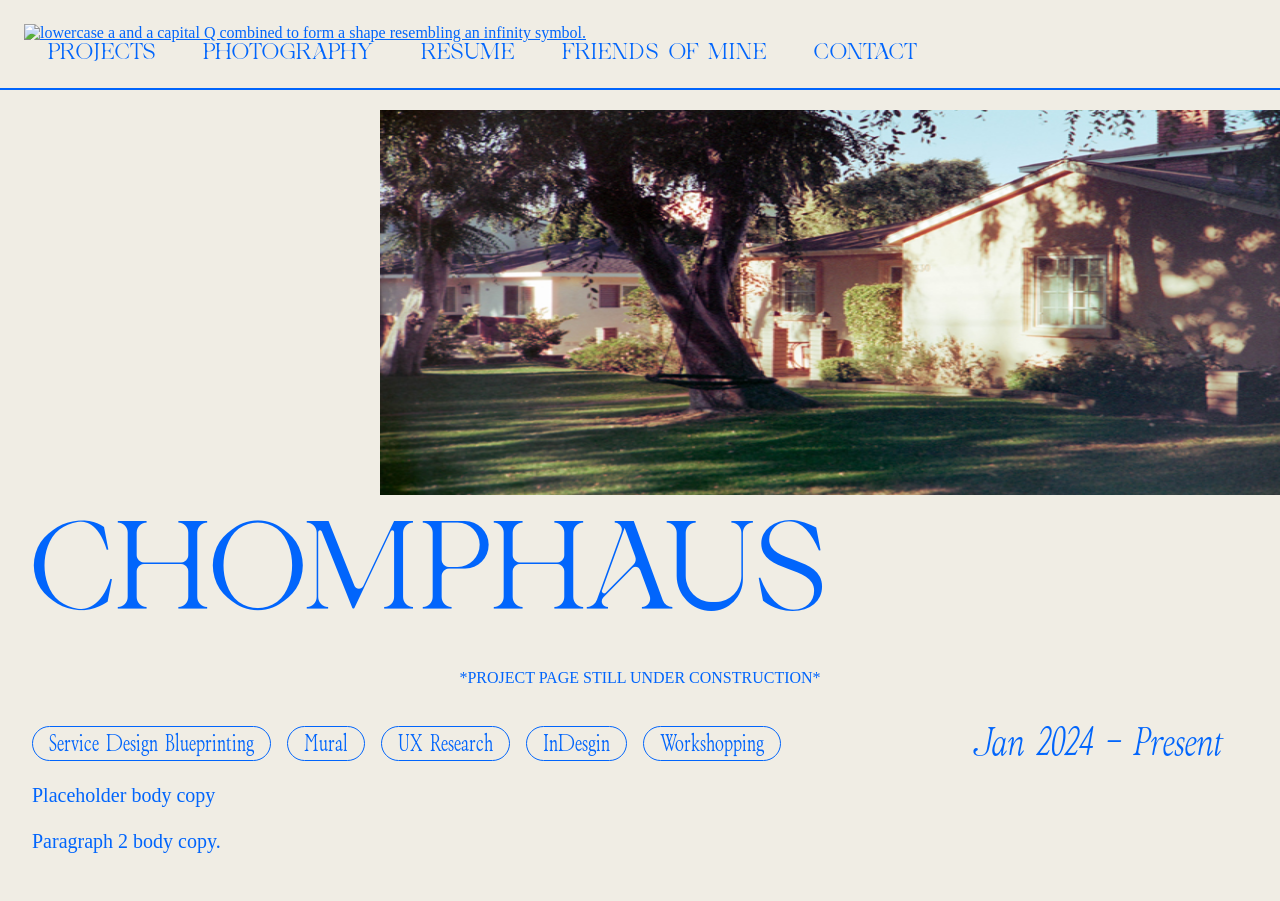
==== chomphaus.html @ ec311977 "quick update to the soundbar page" ====
<!DOCTYPE html>
    <html>
        <head>
            <meta charset="utf-8">
            <meta name="viewport" content="width=device-width, initial-scale=1">
            <link rel="stylesheet" href="style.css">
            <title>alexquinn.design</title>
        </head>
        <body>
            <!-- Navigation-->
            <nav>
                <div class="nav-logo">
                    <a href="https://alexquinn.design"><img src="assets/personal_logo_blue.png" alt="lowercase a and a capital Q combined to form a shape resembling an infinity symbol."></a>
                </div>
                <ul class="nav-menu">
                    <li class="nav-item">
                        <a href="https://alexquinn.design/#projects" class="nav-link">PROJECTS</a>
                    </li>
                    <li class="nav-item">
                        <a href="photography" class="nav-link">PHOTOGRAPHY</a>  
                    </li>
                    <li class="nav-item">
                        <a href="resume" class="nav-link">RESUME</a>  
                    </li>
                    <li class="nav-item">
                        <a href="friends" class="nav-link">FRIENDS OF MINE</a>  
                    </li>
                    <li class="nav-item">
                        <a href="https://alexquinn.design/#contact" class="nav-link">CONTACT</a>    
                    </li>
                </ul>
                <div class="hamburger">
                    <span class="bar"></span>
                    <span class="bar"></span>
                    <span class="bar"></span>
                </div>
            </nav>
            <!-- Main Content -->
            <main>
                <div class="project-img-container">
                    <img src="Assets/Photography/california_suburbs.jpg" class="project-img-hero">
                </div>
                <div class="project-container">
                    <h2 class="page-header project-header">CHOMPHAUS</h2>
                    <p style="text-align: center; margin: 2rem 0rem;">*PROJECT PAGE STILL UNDER CONSTRUCTION*</p>
                    <div class="project-details">
                        <div class="project-tag">
                            <div>Service Design Blueprinting</div>
                            <div>Mural</div>
                            <div>UX Research</div>
                            <div>InDesgin</div>
                            <div>Workshopping</div>
                        </div>
                        <h3 class="project-date">Jan 2024 - Present</h3>
                        <p>Placeholder body copy<br><br>Paragraph 2 body copy.</p>
                    </div>

                </div>
            </main>
        </body>
---- style.css ----
/* Universal */
* {
    box-sizing: border-box;
    color: #0165fc;
    font-family: Inter-Light;
    font-size: 16px;
    margin: 0;
    padding: 0;
}
body{
    background-color: #F0EDE4;
}
h1{
    font-family: "ZTBOskon90s Light Italic";
    font-size: 4rem;
    font-weight: lighter;
}
h1 span{
    font-size: 4rem;
}
h2{
    font-family: "ZTBOskon90s";
    font-size: 1.875rem;
    font-weight: lighter;
}
li{
    list-style-type: none;
}









/* Utility */
.no-italics{
    font-style: normal;
}
.bold{
    font-weight: 700;
}
.white-text{
    color: #F0EDE4;
}
.hr-white{
    border: 1px solid #F0EDE4; 
}
.hr-white-hidden{
    display: none;
    background-color: #F0EDE4;
    border: 0 none;
    color: #F0EDE4;
    height: 1px;
}
.hr-blue-hidden{
    display: none;
    background-color: #0165fc;
    border: 0 none;
    color: #0165FC;
    height: 1px;
}
.mb-1{
    margin-bottom: 1rem;
}
.ml-2{
    margin-left:2rem;
}
.ml-3{
    margin-left:3rem;
}
.mr-3{
    margin-right:3rem;
}
.mt-2{
    margin-top:2rem;
}
.mt-3{
    margin-top:3rem;
}
.pt-5{
    padding-top: 3rem;
}
.btn-blue{
    color: #F0EDE4;
    background-color: #0165FC;
    border: none;
    font-family: "Inter-Bold";
    height: auto;
    padding: 10px 20px;
    text-align: center;
    cursor: pointer;
    border-radius: 30px;
}
.btn-yellow{
    background-color: #DFFF00 !important;
    color: #000814 !important;
}
.download-btn{
    padding: 8px 40px;
}
.alternate-label{
    background-color: #F0EDE4;
    color: #000814;
}


/* Navigation */
nav{
    position: sticky;
    top: 0;
    display: flex;
    flex-wrap: wrap;
    justify-content: space-between;
    padding: 1.5rem;
    background-color: #F0EDE4;
    border-bottom: #0165fc 2px solid;
    z-index:100;
}
.nav-logo{
    display: block;
}
.nav-logo img{
    width: 6rem;
    height: auto;

}
.nav-menu{
    align-items: center;
    display: flex;
    justify-content: space-between;
}
.nav-menu li a{
    font-family: "Ade Display";
    font-size: 1.25rem;
    padding: 0rem 1.5rem;
    position: relative;
    text-decoration: none;
}

.hamburger{
    display: none;
}
.bar {
    display: block;
    width: 25px;
    height: 3px;
    margin: 5px auto;
    -webkit-transition: all 0.3s ease-in-out;
    transition: all 0.3s ease-in-out;
    background-color: #0165FC;
}
.yellow-menu{
    background: #DFFF00;
}
/* Home Page */
.name-hero-container{
    display: block;
    height: auto;
    width: 100%;
}
.name-hero-container img{
    max-width: 50rem;
    height: auto;
    margin: 5rem 3rem 3rem 3rem;
}
.hero-subhead{
    margin-left: 3rem;
}

/* Project Marquee */
#marquee-container {
    overflow: hidden;
    width: 100%;
    height: 5rem;
    border-top: 1px solid #0165FC; /* Top border */
    border-bottom: 1px solid #0165FC; /* Bottom border */
    margin: 5rem 0rem 2rem 0rem;
}
  
#marquee-content {
    animation: marquee 40s linear infinite; /* Adjust duration as needed */
    font-size: 2rem;
    padding-top: 1rem;
    vertical-align: middle;
    white-space: nowrap; /* Prevents text from wrapping */
}
  
@keyframes marquee {
    from {
      transform: translateX(100%);
    }
    to {
      transform: translateX(-100%);
    }
}
  
.projects{
    background:#F0EDE4;
}
.project{
    border: 1px solid #0165FC;
    display: grid;
    grid-template-columns: repeat(5, 1fr);
    grid-template-rows: repeat(2, auto);
    grid-column-gap: 0px;
    grid-row-gap: 0px;
    height: auto;
    margin-left: auto;
    margin-right: auto;
    margin-bottom: 1rem;
    padding-top: 2rem;
    padding-bottom: 2rem;
    transition: 300ms ease-in-out;
    width: 80%;
}
.project img{
    grid-row-end: span 2;
    height: auto;
    justify-self: center;
    width: 11.25rem;
}
/* Hide the hover number by default */
.hover-number {
    display: none;
}
.project-name{
    align-self: center;
    display: block;
    font-family: "Ade Display";
    font-size: 3rem;
    grid-column-start: 2;
    grid-column-end: 6;
}
.project-tags{
    display: block;
    font-size: 1.15rem;
    grid-column-start: 2;
    grid-column-end: 6;
}
/* Side Projects */
.side-projects{
    background:#0165FC;
}
.side-projects-header{
    align-items: center;
    color: #0165FC;
    display:flex;
    font-family: "Ade Display";
    font-size: 17rem;
    justify-content: center;
    overflow-x: hidden;
    text-shadow: 0 0 2px #F0EDE4, 0 0 2px #F0EDE4, 0 0 2px #F0EDE4, 0 0 1px #F0EDE4;
}
.side-projects-subheader{
    align-items: center;
    color: #F0EDE4;
    display: flex;
    font-family: "ZTBOskon90s Light Italic";
    font-size: 2rem;
    justify-content: center;
    margin-bottom: 2rem;
}
.side-project-header-container {
    background-size: cover; /* Ensure the background image covers the container */
    transition: background-image 1s ease-in-out; /* Adding transition effect */
}
.side-projects-container{
    display: grid;
    grid-template-columns: repeat(3, 1fr);
    margin: auto;
    padding-bottom: 3rem;
    width: 85%;
}
.side-project{
    display: grid;
    grid-template-rows: repeat(3, auto);
    padding: 0rem 1.75rem 0rem 1.75rem;
}
.side-project-header-container{
    background-image: none;
}
.side-project h3{
    align-items: center;
    display: flex;
    margin: 1rem 0rem .5rem 0rem;
    transition: transform 0.5s ease;
}
.side-project h3>a{
    color: #F0EDE4;
    font-family: "Ade Display";
    font-size: 2.5rem;
    text-decoration: none;
}

.side-project p{
    color: #F0EDE4;
}
.tag-container{
    margin-top: 1rem;
}
.tag-container div{
    background-color: #F0EDE4;
    border: 1px solid #F0EDE4;
    border-radius: 2rem; 
    /*color: #F0EDE4;*/
    float: left;
    font-family: "ZTBOskon90s";
    font-size: 1.25rem;
    margin: 0.5rem 0.5rem 0rem 0rem;
    padding: 0.1rem 0.5rem 0.1rem 0.5rem;
}

/*About Me*/
.about{
    background: linear-gradient(270deg, rgba(0,0,0,0) 0%, rgba(0,0,0,0.90) 100%), 
    url(Assets/about-me.jpg);
    background-position: center;
    background-repeat: no-repeat;
    background-size: cover;
}
.about-container{
    display: grid;
    grid-template-columns: 1fr 1fr;
    margin: auto;
    padding-top: 10rem;
    padding-bottom: 10rem;
    width: 85%;
}
.about-me-title{
    color: #F0EDE4;
    font-family: 'Ade Display';
    font-size: 5.25rem;
}
.about-me-paragraph{
    color: #F0EDE4;
    display: flex;
    font-size: 1.25rem;
    grid-column: 1;
    grid-row: 2;
    padding-top: 3rem;
}

.contact{
    background:#F0EDE4;
    margin-bottom: 5rem;
}
.contact-container{
    display: grid;
    grid-template-columns: 1fr 1fr 2fr;
    grid-template-rows: repeat(4, 1fr);
    margin: 3rem auto 0 auto;
    width: 85%;
}
.contact-header{
    font-family: "ZTBOskon90s Light Italic";
    font-size: 3.5rem;
    font-weight: lighter;
    grid-column: 1/3;
}
.form-container{
    display: flex;
    flex-wrap:wrap;
    grid-column: 1/3;
    grid-row: 2/5;  
}
form{
    width: 100%;
}
label{ 
    border: 0px;
    display: flex;
    margin-bottom: .75rem;
    width: 100%;
} 
.form-container input{
    border: 0;
    display: flex;
    margin-bottom: 1.5rem;
    padding: .5rem;
    width: 80%;
}
.form-container textarea {  
    border: 0px;
    display: flex;
    width: 80%; 
    padding: 10px; 
    resize: none; 
    height: 10rem; 
} 
.form-container button{ 
    border: 0px; 
    font-family: 'Inter-Light';
    margin-top: 15px; 
    padding: 10px; 
    text-align: center; 
    width: 25%; 
    background:#0165FC; 
    color:#F0EDE4; 
    border-radius: 25px; 
    cursor: pointer; 
} 
#error_message { 
    color: salmon;
    margin-bottom: 20px; 
    padding: 0px; 
    text-align: center; 
    font-size: 14px; 
    text-align: left;
    transition: all 0.5s ease; 
}
.social-links{
    display: grid;
    grid-column: 3/4;
    grid-row: 1/5;
    grid-template-columns: 1fr 1fr;
    grid-template-rows: repeat(5, 1fr);
    width: 90%;
    height: 90%;
}
.social-links p{
    font-family: 'ZTBoskon90s Light Italic';
    font-size:2rem;
}
#linkedin-social-p{
    display: inline-block;
    align-self: center;
    grid-row: 1/3;
    text-align: right;
    padding-right: 2rem;
}
#instagram-social-p{
    display: inline-block;
    align-self: center;
    grid-row: 4/6;
}
.left-star{
    display: flex;
    grid-column: 1/2;
    grid-row: 3/6;
    width: 65%;
    height: auto;
    z-index: 2;
}
.right-star{
    display: flex;
    grid-column: 2/3;
    grid-row: 1/4;
    width: 80%;
    height: auto;
}
#linkedin-over-blue-sporkle{
    display: flex;
    z-index: 10;
    position: relative;
    grid-column: 1/2;
    grid-row: 3/6;
    width: 20%;
    align-self: center;
    margin: 6.15rem;
}
#instagram-over-blue-sporkle{
    display: flex;
    z-index: 10;
    position: relative;
    grid-column: 2/3;
    grid-row: 1/4;
    width: 25%;
    align-self: center;
    margin: 5rem;
}
.rotation360 {
    -webkit-animation:spin 25s linear infinite;
    -moz-animation:spin 25s linear infinite;
    animation:spin 25s linear infinite;
}
@-moz-keyframes spin { 100% { -moz-transform: rotate(360deg); } }
@-webkit-keyframes spin { 100% { -webkit-transform: rotate(360deg); } }
@keyframes spin { 100% { -webkit-transform: rotate(360deg); transform:rotate(360deg); } }

.friends-hero{
    width: 65%;
    margin-left: 2.5%;
    margin-top: 4%;
    margin-bottom: 5%;
}
.page-header{
    font-family: "Ade Display";
    font-size: 8rem;
}
.friends{
    width: 90%;
    margin: auto;
    margin-bottom: 15rem;
}
.friend-card{
    display: flex;
    grid-template-columns: 1fr 2fr;
    grid-template-rows: auto;
    margin: auto;
    width: 75%;
    max-height: 285px;
    margin-top: 2rem;
}
.friend-card h2{
    color: #F0EDE4;
    font-family: "Ade Display";
    font-size: 4rem;
    padding-left: 1rem;
    padding-top: 1rem;
}
.friend-card p{
    color: #F0EDE4;
    padding-left: 1rem;
    padding-right: 5rem;
}
.friend-info{
    background-color: #0165FC;
    border-radius: 0 0 100px 0;/* Curve only the top-left corner */
    width: 70%;
}
.friend-info h2{
    width: 50%;
}
.friend-info .tag-container{
    padding-left: 1rem;
}
.friend-image {
    position: relative;
    width: 30%;
}
.friend-image img {
    display: block;
    width: 100%;
    height: 100%;
    object-fit: cover;
    border-radius: 100px 0 0 0; /* Curve only the top-left corner */
}
.friend-image .btn-blue {
    position: absolute;
    top: 90%;
    left: 50%;
    transform: translate(-50%, -50%);
    z-index: 2;
    width: 10rem;
    font-size: .75rem;
} 
.friend-image .btn-blue:hover {
    background-color: black;
}

/*Photography Page*/
.alternate-background{
    background-color: #000814;
    border-color: #000814;
}
.yellow-text{
    color: #DFFF00;
}
.nav-menu li .yellow-text::after{
    background-color: #DFFF00;
}
.photo-hero{
    width: 90%;
    height: 50vh;
    margin: 5% 0 5% 5%;
}
.photo-hero h1{
    font-family: "Ade Display";
    font-size: 2.8rem;
    color: #DFFF00;
}
.photo-hero h2{
    font-size: 4rem;
    font-family: 'ZTBOskon90s Light Italic';
    color: #F0EDE4;

}
.photo-hero p{
    color: #F0EDE4;
    font-size: 1rem;
    text-wrap: pretty;
}
.gallery{
    display: flex;
    flex-direction: row;
    justify-content: space-between;
    width: 80%;
    margin-left: 5%;
    margin-bottom: 10%;
}
.gallery .photo-column {
    display: flex;
    flex-direction: column;
    width: 32.75%;
}
.gallery .photo-column img{
    margin: 5px 0;
    width: 100%;
}

.fade-in{
    opacity: 0;
    transform: translateY(10%);
    transition: opacity 350ms ease-in, transform 500ms ease-in;
}
.fade-in.appear{
    opacity: 1;
    transform:  translateY(0);
}
/* Remove the friends-hero class once this one is done*/
.standard-hero{
    width: 65%;
    margin-left: 2.5%;
    margin-top: 4%;
    margin-bottom: 5%;
}
.page-header{
    font-family: "Ade Display";
    font-size: 7rem;
}
.resume-btn-container{
    margin-top: 3rem;
}

/*Project Page*/
.project-img-container{
    width: 100%;
    height: auto;
    margin: 1.25rem 0rem;
    overflow: hidden;
}
.project-img-hero{
    float: right;
    width: 900px; /*change to 100% once img is correct*/
    height: 385px; /*change to 100% once img is correct*/
}
.project-container{
    width: 95%;
    margin: auto;
}
.project-header{
    clear:right;
}
.project-tag{
    height: auto;
    overflow: hidden;
    margin: auto 0rem;
}
.project-tag div{
    background-color: none;
    border: 1px solid #0165FC;
    border-radius: 2rem;
    float: left;
    font-family: "ZTBOskon90s";
    font-size: 1.5rem;
    margin: 0rem 1rem 0rem 0rem;
    padding: 0.15rem 1rem 0.1rem 1rem;
}
.project-date{
    font-size: 2.5rem;
    font-family: 'ZTBOskon90s Light Italic';
    font-weight: lighter;
    text-align: center;
}
.project-details{
    display: grid;
    grid-template-columns: 3fr 1fr;  
}
.project-details p{
    margin-top: 1rem;
    margin-bottom: 3rem;
    font-size: 1.25rem;
}





/*delete later*/
.center-button{
    width: 20%;
    margin: auto;
    margin-bottom: 5rem;
}

/*Media queries*/

@media only screen and (min-width: 1024px){
    .nav-menu li a::after{
        content: '';
        position: absolute;
        width: 100%;
        height: 2px;
        border-radius: 4px;
        background-color: #0165FC;
        bottom: 0;
        left: 0;
        transform-origin: right;
        transform: scaleX(0);
        transition: transform 300ms ease-in-out;
    }
    .nav-menu li a:hover::after{
        transform-origin: left;
        transform: scaleX(1);
    }
    .project:hover{
        background-color: black;
        border: 1px solid #DFFF00;
        cursor: pointer;
        transition: 300ms ease-in-out;
    }
    .project:hover p{
        color: #DFFF00;
    }
    /* When hovering over the container, show the hover number and hide the original number */
    .project.clickable-div:hover .hover-number {
        display: block;
    }
        .side-project h3:hover{
            transform: translateY(-10px);
        }

    .project.clickable-div:hover .original-number {
        display: none;
    }
    .friends{
        grid-template-columns: repeat(3, 1fr);
        grid-template-rows: auto;
    }

    .photo-hero{
        display: grid;
        grid-template-columns: repeat(10, 1fr);
        width: 90%;
        height: 50vh;
        margin: 5% 0 5% 5%;
    }
    .photo-hero h1{
        font-family: "Ade Display";
        font-size: 8.75rem;
        grid-column: 1/10;
        width: 100%;
        color: #DFFF00;
    }
    .photo-hero h2{
        font-size: 4rem;
        font-family: 'ZTBOskon90s Light Italic';
        grid-column: 10/11;
        grid-row: 1/3;
        color: #F0EDE4;
        writing-mode: vertical-rl;
        transform: rotate(-180deg);
        display: flex;
        flex-direction: column;
        justify-content: flex-end;
    
    }
    .photo-hero p{
        color: #F0EDE4;
        font-size: 1.1rem;
        grid-column: 1/6;
        text-wrap: pretty;
    }
    .gallery{
        display: flex;
        flex-direction: row;
        justify-content: space-between;
        width: 80%;
        margin-left: 5%;
        margin-bottom: 10%;
    }
    .gallery .photo-column {
        display: flex;
        flex-direction: column;
        width: 32.75%;
    }
    .gallery .photo-column img{
        margin: 5px 0;
        width: 100%;
    }
}

@media only screen and (max-width: 1024px){
    .nav-menu {
        align-items: flex-start;
        position: fixed;
        left: -100%;
        top: 6rem;
        height: 100%;
        flex-direction: column;
        background-color: #F0EDE4;
        width: 100%;
        border-radius: 10px;
        text-align: center;
        transition: 1s ease-in-out;
        justify-content: flex-start;
    }
    .alternate-background{
        background-color: #000814;
        border-color: #000814;
    }
    .nav-item{
        margin: 2rem 1rem;
        text-align: left;
    }
    .nav-menu li a{
        font-size: 2.8rem;
        padding: 0;
    }
    .nav-menu.active {
        left: 0;
    }
    .hamburger {
        display: block;
        cursor: pointer;
        margin-top: .75rem;
    }
    .hamburger.active .bar:nth-child(2) {
        opacity: 0;
    }
    .hamburger.active .bar:nth-child(1) {
        transform: translateY(8px) rotate(45deg);
    }
    .hamburger.active .bar:nth-child(3) {
        transform: translateY(-8px) rotate(-45deg);
    }
    .hero-title-crawl{
        padding:2rem 15rem 0rem 0rem;
        margin-top: .75rem;
    }
    .project img{
        width: 7.5rem;
    }
    .side-projects-container{
        grid-template-columns: 1fr 1fr;
        width: 90%;
    }
    .side-project{
        margin-bottom: 1rem;
    }
    .hr-white-hidden{
        display: block; 
    }
    .tag-container{
        margin-bottom: 1rem;
    }
    .friends-hero{
        width: 68%;
    }
    .friends{
        width: 95%;
    }
    .friend-card{
        width: 95%;
        max-height: 240px;
    }
    .friend-info h2{
        width: 100%;
    }
}

@media only screen and (max-width: 768px) {
    h1{
        font-size: 4.75rem;
    }
    .hero-title-crawl{
        margin-top: 2rem;
    }
    .project img{
        width: 5rem;
    }
    .project-name{
        font-size: 2.5rem;
    }
    .side-projects-container{
        grid-template-columns: 1fr;
    }
    .side-project{
        margin-bottom: 2rem;
        padding: 0;
    }
    .side-projects-header{
        font-size: 11rem;
    }
    .side-projects-subheader{
        font-size: 1.5rem;
        text-align: center;
        padding: 0 .25rem 0 .25rem;
    }
    .tag-container{
        margin-bottom: 1rem;
    }
    #instagram-over-blue-sporkle{
        width: 28%;
        margin: 3.5rem;
    }
    #linkedin-over-blue-sporkle{
        width: 25%;
        margin: 4.65rem;
    }
    .hr-blue-hidden{
        display: block;
        margin-top: 3rem;
        height: 10px;
    }
    #linkedin-social-p{
        padding-right: 3rem;
    }
    .about-container{
        padding-top: 5rem;
        padding-bottom: 3rem;;
    }
    .about{
        background:linear-gradient(180deg, rgba(0,0,0,0.5) 0%, rgba(0,0,0,0.90) 100%), url(Assets/about-me.jpg);
        background-repeat: no-repeat;
        background-size: cover;
        background-position: 70%;
    }
    .about-me-title{
        font-size: 4rem;
        grid-column: 1/3;
    }
    .about-me-paragraph{
        grid-column: 1/3;
        padding-right: 0;
        padding-top: 1rem;
    }
    .contact{
        margin-bottom: 1rem;
    }
    .contact-container{
        grid-template-columns: 1fr;
        grid-template-rows: repeat(3, auto);
    }
    .contact-header{
        grid-column: 1;
        grid-row: 1;
        margin-bottom: 2rem;
    }
    .form-container{
        grid-column: 1;
        grid-row: 2;
        margin-bottom: 2rem;
    }
    .form-container input{
        width: 90%;
    }
    .form-container textarea{
        width: 90%;
    }
    .social-links{
        grid-column: 1;
        grid-row: 3;
        width: 100%;
    }
    .friends-hero{
        width: 90%;
    }
    .friend-info h2{
        font-size: 3rem;
    }
    .friend-info p{
        font-size: .85rem;
    }
    .friend-image .btn-blue{
        width: 9rem;
        font-size: .65rem;
    }
    .photo-hero{
        height: 35vh;
        margin-top: .5rem;
    }
    .photo-hero h1{
        font-size: 4.8rem;
    }
    .photo-hero h2{
        font-size: 3rem;
        margin-top: 3rem;
        text-align: center;
    }
    .gallery{
        width: 90%;
    }
}

@media only screen and (max-width: 480px)  {
    .name-hero-container img{
        margin: 2rem;
    }
    .hero-subhead{
       margin: 0 1.25rem 0rem 1.25rem;
    }
    .hero-subhead h1{
        font-size: 2.5rem;
        margin-bottom: 0rem;
     }
     .hero-subhead h1 span{
        font-size: 2rem;
     }
     .hero-title-crawl{
        font-size: 1.75rem;
        padding:2rem 0rem 0rem 0rem;
        margin-top: 0rem;
     }
     .project{
        width: 95%;
        grid-template-columns: none;
     }
     .project img{
        display: none;
     }
    .project-name{
        font-size: 2.25rem;
        margin-left: 1rem;
        padding-right: 1rem;
    }
    .project-tags{
        font-size: 1rem;
        margin-left: 1rem;
        padding-right: 1rem;
        padding-top: 1rem;
    }
    .side-projects-header{
        font-size: 6rem;
    }
    .side-projects-subheader{
        font-size: 1.5rem;
        text-align: center;
        padding: 0 .25rem 0 .25rem;
    }
    .page-header{
        font-size: 5rem;
    }
    .friends-hero{
        width: 90%;
    }
    .friend-info{
        width: 50%;
        border-radius: 0 0 50px 0;
    }
    .friend-info h2{
        font-size: 2rem;
    }
    .friend-info p{
        display: none;
    }
    .friend-image{
        width: 50%;
    }
    .friend-image img{
        border-radius: 50px 0 0 0;
    }
    .friend-image .btn-blue{
        width: 9rem;
        font-size: .65rem;
    }
    .photo-hero{
        height: 35vh;
        margin-top: .5rem;
    }
    .photo-hero h1{
        font-size: 2.8rem;
    }
    .photo-hero h2{
        font-size: 2rem;
        margin-top: 3rem;
    }
    .gallery {
        display: block;
    }
    .gallery .photo-column {
        width: 100%;
    }
}








/* Font Faces */
/* Ade Display */
@font-face {
    font-family: 'Ade Display';
    src: url(Fonts/AdeDisplay.otf) format("opentype");
}

/* Inter */
@font-face {
    font-family: 'Inter-Light';
    src: url(Fonts/Inter-Light.ttf) format("truetype");
}
@font-face {
    font-family: 'Inter-Bold';
    src: url(Fonts/Inter-Bold.ttf) format("truetype");
}

/* ZTBros Oskon 90s */
@font-face {
    font-family: 'ZTBOskon90s';
    src: url(Fonts/ZTBrosOskon90s-Regular.otf) format("opentype");
}
@font-face {
    font-family: 'ZTBOskon90s Light Italic';
    src: url(Fonts/ZTBrosOskon90s-LightItalic.otf) format("opentype");
}
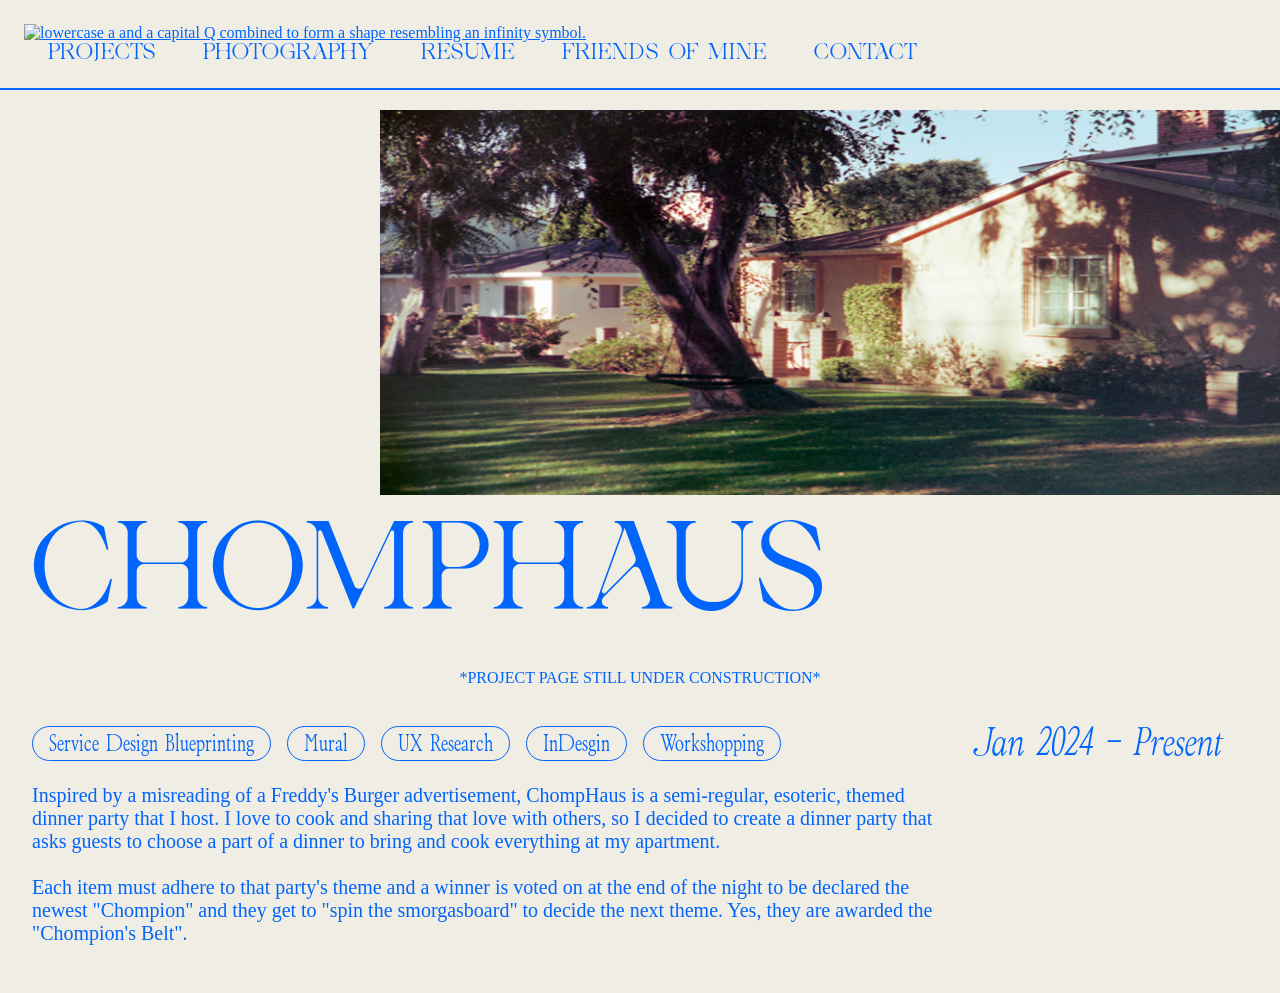
==== commit f7ad0c4a: "Added a description to ChompHaus" ====
--- a/chomphaus.html
+++ b/chomphaus.html
@@ -52,7 +52,12 @@
                             <div>Workshopping</div>
                         </div>
                         <h3 class="project-date">Jan 2024 - Present</h3>
-                        <p>Placeholder body copy<br><br>Paragraph 2 body copy.</p>
+                        <p>Inspired by a misreading of a Freddy's Burger advertisement, ChompHaus is a semi-regular, esoteric, 
+                            themed dinner party that I host. I love to cook and sharing that love with others, so I decided to 
+                            create a dinner party that asks guests to choose a part of a dinner to bring and cook everything at 
+                            my apartment.<br><br>Each item must adhere to that party's theme and a winner is voted on at the end 
+                            of the night to be declared the newest "Chompion" and they get to "spin the smorgasboard" to decide 
+                            the next theme. Yes, they are awarded the "Chompion's Belt".</p>
                     </div>
 
                 </div>
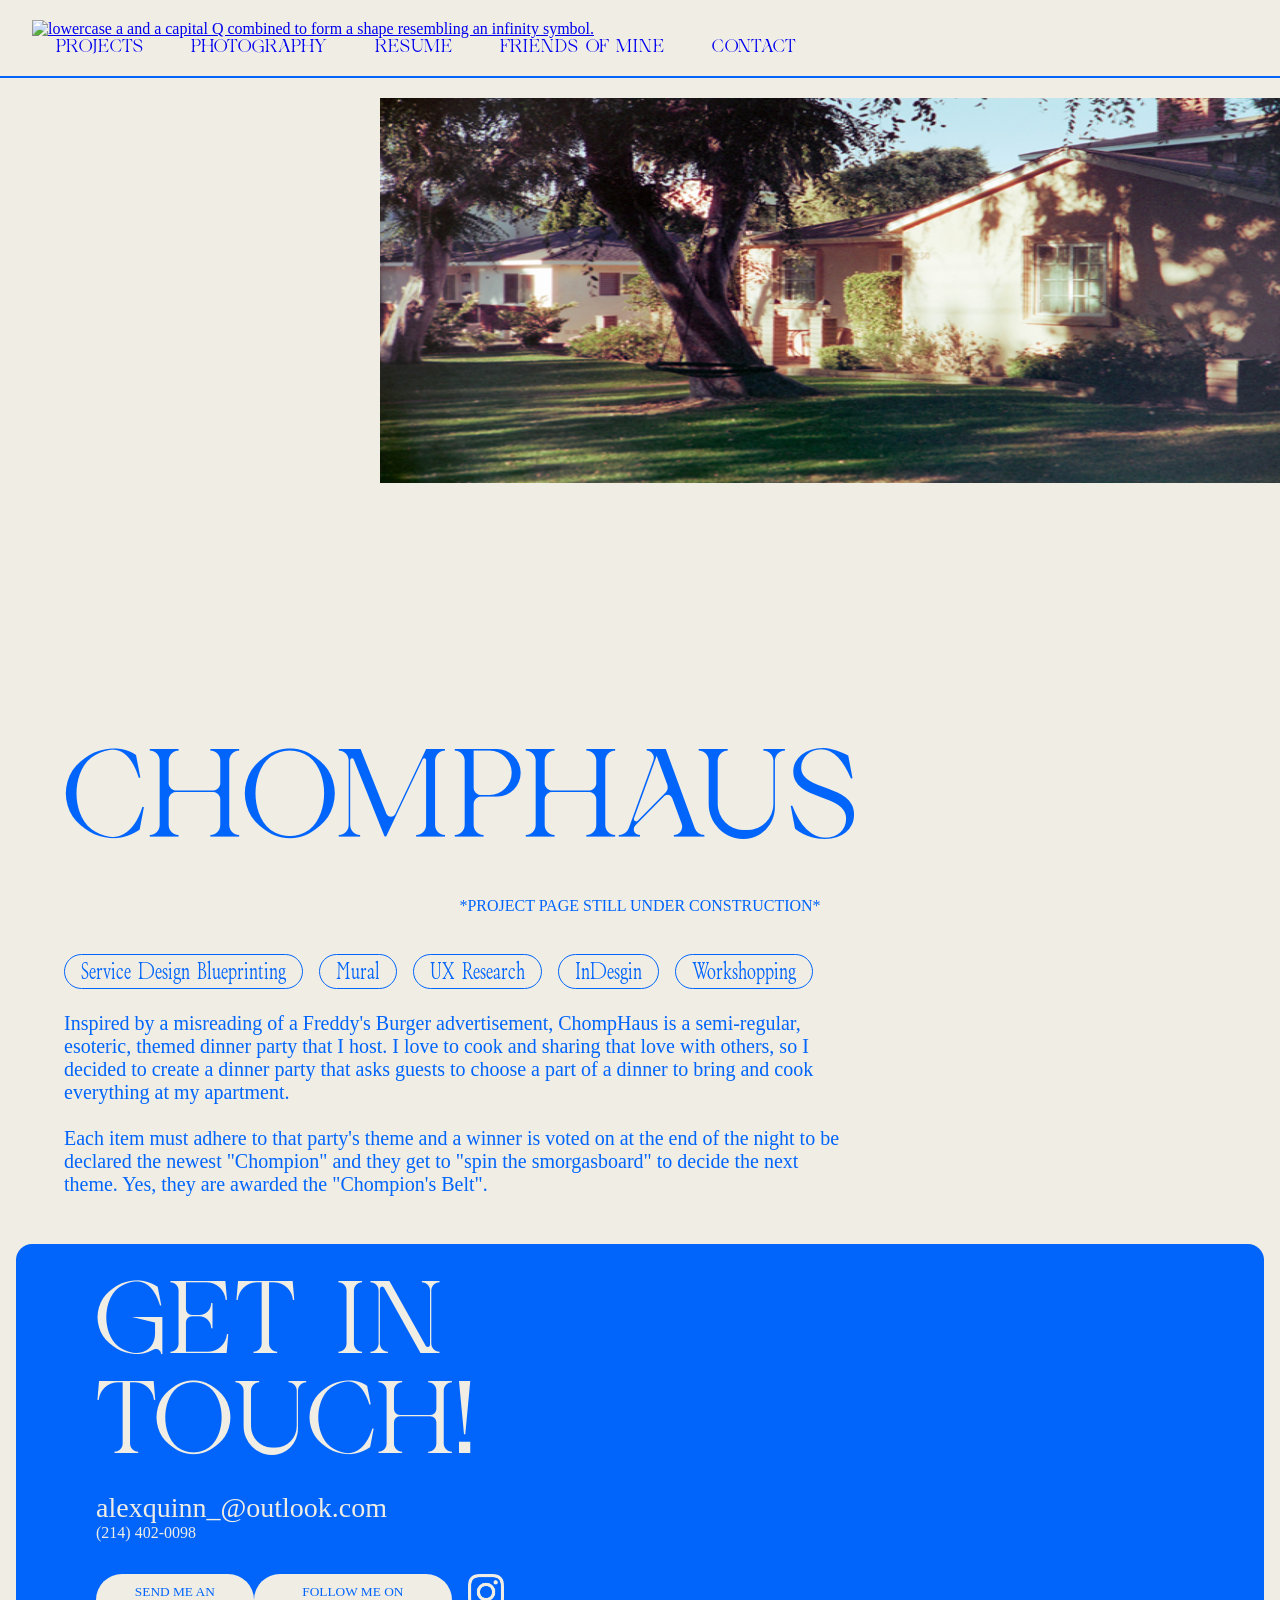
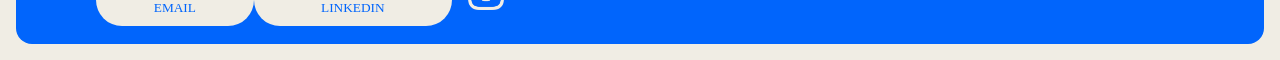
==== commit 14fd7934: "Added the footer to other pages and fixed their placement to be outside of the main content area" ====
--- a/chomphaus.html
+++ b/chomphaus.html
@@ -62,4 +62,30 @@
 
                 </div>
             </main>
-        </body>+
+
+
+
+
+            <footer>
+                <div class="two-col-grid-wide">
+                    <div class="my-2 ml-5">
+                        <h2 class="footer-contact mb-1">GET IN TOUCH!</h2>
+                        <p id="contact-email">alexquinn_@outlook.com</p>
+                        <p id="contact-phone" class="mb-2">(214) 402-0098</p>
+                        <div class="space-between width-75 my-auto">
+                            <a href="mailto:alexquinn_@outlook.com" >
+                                <button type="button" class="btn-white">SEND ME AN EMAIL</button>
+                            </a>
+                            <a href="https://www.linkedin.com/in/alex-j-quinn/" >
+                                <button type="button" class="btn-white">FOLLOW ME ON LINKEDIN</button>
+                            </a>
+                            <a href="https://www.instagram.com/aquinngallery/" >
+                                <img src="Assets/instagram.png" id="instagram">
+                            </a>
+                        </div>
+                    </div>
+                </div>
+            </footer>
+        </body>
+    </html>
--- a/style.css
+++ b/style.css
@@ -1,49 +1,199 @@
 /* Universal */
 * {
     box-sizing: border-box;
-    color: #0165fc;
-    font-family: Inter-Light;
-    font-size: 16px;
     margin: 0;
     padding: 0;
 }
 body{
+    color: #0165FC;
     background-color: #F0EDE4;
 }
 h1{
+    color: #0165FC;
     font-family: "ZTBOskon90s Light Italic";
     font-size: 4rem;
     font-weight: lighter;
 }
 h1 span{
+    color: #0165FC;
     font-size: 4rem;
 }
 h2{
+    color: #0165FC;
     font-family: "ZTBOskon90s";
     font-size: 1.875rem;
     font-weight: lighter;
 }
+h3{
+    color: #0165FC;
+    font-family: "ZTBOskon90s Light Italic";
+    font-size: 2rem;
+    font-weight: 100;
+}
+h4{
+    color: #0165FC;
+    font-family: 'Ade Display';
+    font-size: 1.85rem;
+    font-weight: 100;
+}
+p{
+    color: #0165fc;
+    font-family: DM Sans Light;
+    font-size: 16px;
+}
 li{
     list-style-type: none;
 }
-
-
-
-
-
-
-
-
+hr{
+    border: #0165FC 1px solid;
+}
+a:visited{
+    color: #0165FC;
+}
+div{
+    height: auto;
+}
+footer{
+    background-color: #0165FC;
+    width: 97.5%;
+    margin-left: auto;
+    margin-right: auto;
+    margin-bottom: 1.25%;
+    border-radius: 1rem;
+    height: 25rem;
+}
+footer div>div>p{
+    color: #F0EDE4;
+    font-size: 1.rem;
+}
+.footer-contact{
+    font-size: 5.75rem;
+    color: #F0EDE4;
+    font-family: 'Ade Display';
+}
+#contact-email{
+    font-family: 'DM Sans Bold';
+    font-size: 1.75rem;
+}
+#contact-phone{
+    font-family: 'DM Sans';
+    font-size: 1rem;
+}
+#instagram{
+   max-width: 3.25rem;
+   padding-left: 1rem;
+   margin-top: auto;
+   margin-bottom: auto;
+}
 
 /* Utility */
+.img-container{
+    display: inline-block;
+}
+.img-container img{
+    transition: 0.3s ease-in-out;
+}
 .no-italics{
     font-style: normal;
 }
 .bold{
     font-weight: 700;
 }
+.clearfix::after {
+    content: "";
+    display: table;
+    clear: both;
+}
+.border-radius{
+    border-radius: 1rem;
+}
+.blue-background{
+    background: #0165FC;
+}
+.width-60{
+    width: 60%;
+}
+.width-75{
+    width: 75%;
+}
+.divider-sm{
+    width: 20%;
+    border-top: 1px;
+}
+.divider-m{
+    width: 75%;
+    border-top: 1px;
+}
+.bulleted-list li{
+    list-style-type: circle;
+    font-family: 'ZTBOskon90s Light';
+    font-size: 1.5rem;
+    margin-bottom: .75rem;
+}
+.no-collapse{
+    display: flex; 
+    flex-direction: column;
+}
+.blue-arrow{
+    height: 3rem;
+}
+#blue-arrow-right:hover{
+    transform: translateX(20px);
+}
+#blue-arrow-left:hover{
+    transform: translateX(-20px);
+}
+
+/* General Positioning */
+.center{
+    margin-left: auto;
+    margin-right: auto;
+}
+.flex-left{
+    display: flex;
+    justify-content: flex-start;
+}
+.flex-right{
+    display: flex;
+    justify-content: flex-end;
+}
+.flex-center{
+    display: flex; 
+    justify-content: center;
+}
+.center-text{
+    text-align: center;
+}
+.center-content{
+    display: flex;
+    justify-content: center;
+    align-items: center;
+}
+.center-image{
+    display: block;
+    margin: auto;
+}
+
+
+.float{
+    float: left;
+}
+.float img{
+    width: auto;
+    height: 18.75rem;
+}
+.space-between{
+    display: flex;
+    justify-content: space-between;
+}
+.full-width{
+    width: 100% !important;
+}
 .white-text{
     color: #F0EDE4;
+}
+.highlight-blue{
+    color: #0165FC;
 }
 .hr-white{
     border: 1px solid #F0EDE4; 
@@ -62,38 +212,162 @@
     color: #0165FC;
     height: 1px;
 }
+.project-section-header{
+    font-family: "Ade Display";
+    font-size: 3.5rem;
+}
+.blockquote{
+    font-size: 1.33rem;
+    text-align: center;
+    padding: 0rem 5rem 0rem 5rem;
+}
+.next-project{
+    font-family: "ZTBOskon90s";
+    font-size: 2.75rem;
+    margin-bottom: 1rem;
+}
+
+/* Fonts */
+.dm-italic{
+    font-family: "DM Sans Extra Light Italic";
+}
+.note{
+   font-family: 'DM Sans Extra Light Italic';
+}
+.big-text{
+    font-family: 'ZTBOskon90s Extra Light';
+    font-size: 5rem;
+    font-weight: 100;
+}
+
+/* Margin */
 .mb-1{
     margin-bottom: 1rem;
 }
+.mb-2{
+    margin-bottom: 2rem;
+}
+.mb-3{
+    margin-bottom: 3rem;
+}
+.mb-5{
+    margin-bottom: 5rem;
+}
+.mb-10{
+    margin-bottom: 10rem;
+}
+.my-2{
+    margin-top: 2rem;
+    margin-bottom: 2rem;
+}
+.my-3{
+    margin-top: 3rem;
+    margin-bottom: 3rem;
+}
+.my-5{
+    margin-top: 5rem;
+    margin-bottom: 5rem;
+}
+.my-10{
+    margin-top: 10rem;
+    margin-bottom: 10rem;
+}
+.mx-auto{
+    margin-left: auto;
+    margin-right: auto;
+}
+.mx-2{
+    margin-left: 2rem;
+    margin-right: 2rem;
+}
+.my-auto{
+    margin-top: auto;
+    margin-bottom: auto;
+}
 .ml-2{
     margin-left:2rem;
 }
 .ml-3{
     margin-left:3rem;
 }
+.ml-5{
+    margin-left:5rem;
+}
+.mr-2{
+    margin-right:2rem;
+}
 .mr-3{
     margin-right:3rem;
 }
+.mt-1{
+    margin-top:1rem;
+}
 .mt-2{
     margin-top:2rem;
 }
 .mt-3{
     margin-top:3rem;
 }
-.pt-5{
+.mt-5{
+    margin-top: 5rem;
+}
+.mt-10{
+    margin-top: 10rem;
+}
+
+/* Padding */
+.pb-1{
+    padding-top: 1rem;
+}
+.pl-1{
+    padding-left: 1rem;
+}
+.pr-1{
+    padding-right: 1rem;
+}
+.pt-3{
     padding-top: 3rem;
 }
+.pl-3{
+    padding-left: 3rem;
+}
+.pr-3{
+    padding-right: 3rem;
+}
+.pr-5{
+    padding-right: 5rem;
+}
+.pr-8{
+    padding-right: 8rem;
+}
+.px-10{
+    padding-left: 10rem;
+    padding-right: 10rem;
+}
+
+/* Buttons */
 .btn-blue{
     color: #F0EDE4;
     background-color: #0165FC;
     border: none;
-    font-family: "Inter-Bold";
+    font-family: "DM Sans Bold";
     height: auto;
     padding: 10px 20px;
     text-align: center;
     cursor: pointer;
     border-radius: 30px;
 }
+.btn-white{
+    color: #0165FC;
+    background-color: #F0EDE4;
+    border: none;
+    font-family: "DM Sans Bold";
+    height: auto;
+    padding: 10px 20px;
+    text-align: center;
+    cursor: pointer;
+    border-radius: 30px;
+}
 .btn-yellow{
     background-color: #DFFF00 !important;
     color: #000814 !important;
@@ -101,9 +375,158 @@
 .download-btn{
     padding: 8px 40px;
 }
+
 .alternate-label{
     background-color: #F0EDE4;
     color: #000814;
+}
+.section-header{
+    font-family: "Ade Display";
+    font-size: 3rem;
+    display: block;
+    width: fit-content;
+}
+  
+
+/* Grid Structures */
+.one-col-grid{
+    width: 80%;
+    margin-left: auto;
+    margin-right: auto;
+}
+.one-col-grid-wide{
+    width: 90%;
+    margin-left: auto;
+    margin-right: auto;
+}
+.two-col-grid{
+    display: grid;
+    grid-template-columns: 1fr 1fr;
+    grid-template-rows: auto;
+    width: 80%;
+    margin-left: auto;
+    margin-right: auto;
+}
+.two-col-grid-wide{
+    display: grid;
+    grid-template-columns: 1fr 1fr;
+    grid-template-rows: auto;
+    width: 100%;
+}
+.two-col-grid-gap{
+    display: grid;
+    grid-template-columns: 1fr 1fr;
+    grid-template-rows: auto;
+    width: 80%;
+    grid-gap: 25px;
+    margin-left: auto;
+    margin-right: auto;
+}
+.two-col-40-60{
+    display: grid;
+    grid-template-columns: 40% 60%;
+    grid-template-rows: auto;
+    width: 80%;
+    margin-left: auto;
+    margin-right: auto;
+}
+.two-col-65-35-wide{
+    display: grid;
+    grid-template-columns: 65% 35%;
+    grid-template-rows: auto;
+    width: 100%;
+    margin-left: auto;
+    margin-right: auto;
+    min-height: 1px;
+}
+.two-col-65-35{
+    display: grid;
+    grid-template-columns: 65% 35%;
+    grid-template-rows: auto;
+    width: 90%;
+    margin-left: auto;
+    margin-right: auto;
+    min-height: 1px;
+}
+.three-col-grid{
+    display: grid;
+    grid-template-columns: 1fr 1fr 1fr;
+    grid-template-rows: auto;
+    width: 80%;
+    margin-left: auto;
+    margin-right: auto;  
+}
+.four-col-grid{
+    display: grid;
+    grid-template-columns: 1fr 1fr 1fr 1fr;
+    grid-template-rows: auto;
+    width: 80%;
+    margin-left: auto;
+    margin-right: auto;
+}
+
+.ade-font{
+    font-family: "Ade Display";
+}
+.fs-2{
+    font-size: 2rem;
+}
+.fs-4{
+    font-size: 4rem;
+}
+
+.basic-img{
+    display: block;
+    max-width: 100%;
+    height: auto;
+    border-radius: 1rem;
+}
+.basic-img-square{
+    width: 100%;
+    height: auto;
+}
+
+/* Text */
+.white-text{
+    color: #F0EDE4;
+}
+.caption{
+    font-family: 'ZTBOskon90s Light Italic';
+    font-size: 1.25rem;
+    width: 80%;
+    text-align: center;
+    margin-left: auto;
+    margin-right: auto;
+}
+.caption-left{
+    font-family: 'ZTBOskon90s Light Italic';
+    font-size: 1.25rem;
+    font-weight: 100;
+}
+.text-over-img{
+    color: #0165FC;
+    font-family: 'Ade';
+    font-size: 5rem;
+    background-color: #F0EDE4;
+    position: absolute;
+    margin: auto;
+    padding: 2rem;
+    left: 50%;
+    top: 50%;
+    transform: translate(-50%,-50%);
+    z-index: 1;
+}
+
+/* Divs */
+.relative{
+    position: relative;
+}
+
+.span-2{
+    grid-column: span 2;
+}
+.blue-border{
+    border: #0165FC 1px solid;
 }
 
 
@@ -114,7 +537,7 @@
     display: flex;
     flex-wrap: wrap;
     justify-content: space-between;
-    padding: 1.5rem;
+    padding: 1.25rem 2rem 1.25rem 2rem;
     background-color: #F0EDE4;
     border-bottom: #0165fc 2px solid;
     z-index:100;
@@ -123,7 +546,7 @@
     display: block;
 }
 .nav-logo img{
-    width: 6rem;
+    width: 4rem;
     height: auto;
 
 }
@@ -134,12 +557,11 @@
 }
 .nav-menu li a{
     font-family: "Ade Display";
-    font-size: 1.25rem;
+    font-size: 1rem;
     padding: 0rem 1.5rem;
     position: relative;
     text-decoration: none;
 }
-
 .hamburger{
     display: none;
 }
@@ -155,6 +577,9 @@
 .yellow-menu{
     background: #DFFF00;
 }
+
+
+
 /* Home Page */
 .name-hero-container{
     display: block;
@@ -168,6 +593,7 @@
 }
 .hero-subhead{
     margin-left: 3rem;
+    color: #0165FC;
 }
 
 /* Project Marquee */
@@ -179,10 +605,18 @@
     border-bottom: 1px solid #0165FC; /* Bottom border */
     margin: 5rem 0rem 2rem 0rem;
 }
+#project-marquee {
+    overflow: hidden;
+    width: 100%;
+    height: 5rem;
+    border-top: 1px solid #0165FC; /* Top border */
+    border-bottom: 1px solid #0165FC; /* Bottom border */
+}
   
 #marquee-content {
     animation: marquee 40s linear infinite; /* Adjust duration as needed */
     font-size: 2rem;
+    font-family: DM Sans;
     padding-top: 1rem;
     vertical-align: middle;
     white-space: nowrap; /* Prevents text from wrapping */
@@ -392,7 +826,7 @@
 } 
 .form-container button{ 
     border: 0px; 
-    font-family: 'Inter-Light';
+    font-family: 'DM Sans Light';
     margin-top: 15px; 
     padding: 10px; 
     text-align: center; 
@@ -411,74 +845,6 @@
     text-align: left;
     transition: all 0.5s ease; 
 }
-.social-links{
-    display: grid;
-    grid-column: 3/4;
-    grid-row: 1/5;
-    grid-template-columns: 1fr 1fr;
-    grid-template-rows: repeat(5, 1fr);
-    width: 90%;
-    height: 90%;
-}
-.social-links p{
-    font-family: 'ZTBoskon90s Light Italic';
-    font-size:2rem;
-}
-#linkedin-social-p{
-    display: inline-block;
-    align-self: center;
-    grid-row: 1/3;
-    text-align: right;
-    padding-right: 2rem;
-}
-#instagram-social-p{
-    display: inline-block;
-    align-self: center;
-    grid-row: 4/6;
-}
-.left-star{
-    display: flex;
-    grid-column: 1/2;
-    grid-row: 3/6;
-    width: 65%;
-    height: auto;
-    z-index: 2;
-}
-.right-star{
-    display: flex;
-    grid-column: 2/3;
-    grid-row: 1/4;
-    width: 80%;
-    height: auto;
-}
-#linkedin-over-blue-sporkle{
-    display: flex;
-    z-index: 10;
-    position: relative;
-    grid-column: 1/2;
-    grid-row: 3/6;
-    width: 20%;
-    align-self: center;
-    margin: 6.15rem;
-}
-#instagram-over-blue-sporkle{
-    display: flex;
-    z-index: 10;
-    position: relative;
-    grid-column: 2/3;
-    grid-row: 1/4;
-    width: 25%;
-    align-self: center;
-    margin: 5rem;
-}
-.rotation360 {
-    -webkit-animation:spin 25s linear infinite;
-    -moz-animation:spin 25s linear infinite;
-    animation:spin 25s linear infinite;
-}
-@-moz-keyframes spin { 100% { -moz-transform: rotate(360deg); } }
-@-webkit-keyframes spin { 100% { -webkit-transform: rotate(360deg); } }
-@keyframes spin { 100% { -webkit-transform: rotate(360deg); transform:rotate(360deg); } }
 
 .friends-hero{
     width: 65%;
@@ -638,11 +1004,13 @@
     height: 385px; /*change to 100% once img is correct*/
 }
 .project-container{
-    width: 95%;
+    width: 90%;
     margin: auto;
+    padding-top: 15rem; 
 }
 .project-header{
     clear:right;
+    margin-bottom: 1rem;
 }
 .project-tag{
     height: auto;
@@ -659,7 +1027,18 @@
     margin: 0rem 1rem 0rem 0rem;
     padding: 0.15rem 1rem 0.1rem 1rem;
 }
+.project-tag-white div{
+    background-color: none;
+    border: 1px solid #F0EDE4;
+    border-radius: 2rem;
+    float: left;
+    font-family: "ZTBOskon90s";
+    font-size: 1.5rem;
+    margin: 0rem 1rem 0rem 0rem;
+    padding: 0.15rem 1rem 0.1rem 1rem;
+}
 .project-date{
+    color: #F0EDE4;
     font-size: 2.5rem;
     font-family: 'ZTBOskon90s Light Italic';
     font-weight: lighter;
@@ -673,11 +1052,171 @@
     margin-top: 1rem;
     margin-bottom: 3rem;
     font-size: 1.25rem;
-}
-
-
-
-
+    width: 90%;
+}
+
+/* Grad Portal */
+.feature-portal{
+    background:linear-gradient(0deg, rgba(0, 0, 0, 100%) 30%, rgba(255, 255, 255, 0%) 100%), url(Assets/New-Grad-Portal/grad-portal-feature.jpg);
+    background-position: 50%;
+    background-repeat: no-repeat;
+    background-size: cover;
+    width: 100%;
+    height: max-content;
+}
+#blue-bars{
+    width: auto;
+    height: 36rem;
+    margin-bottom: 10rem;
+    position: absolute;
+    top: 100;
+    left: 0;
+}
+#portal-video{
+    width: auto;
+    height: 36rem;
+    z-index: 1;
+    position: absolute;
+    left: 50%;
+    transform: translate(-50%);
+}
+.portal-video-container{
+    position: relative;
+    height: 42rem;
+
+}
+.portal-mockups p{
+    padding-right: 8rem;;
+}
+.portal-mockup-container{
+    width: 80%;
+}
+.portal-mockup-container img{
+    width: 97.5%;
+    height: auto;
+}
+
+/* The SoundBar */
+.feature-soundbar{
+    background:linear-gradient(0deg, rgba(0, 0, 0, 100%) 30%, rgba(255, 255, 255, 0%) 100%), url(Assets/Photography/the-soundbar-record.jpg);
+    background-repeat: no-repeat;
+    background-size: cover;
+    width: 100%;
+    height: max-content;
+}
+.soundbar-process-grid{
+    width: 80%;
+    margin: auto;
+}
+.soundbar-brand-identity{
+    transition: 500ms;
+}
+.soundbar-brand-identity:hover{
+    border: #0165FC 1px solid;
+    background: #0165FC;
+    color:#F0EDE4;
+    transition: 500ms;
+}
+.soundbar-brand-identity:hover p{
+    color:#F0EDE4;
+}
+.soundbar-process-txt p{
+    padding: 1rem;
+}
+#soundbar-question{
+    font-family: "ZTBOskon90s Light Italic";
+    font-size: 2rem;
+    margin-bottom: .5rem;
+}
+.soundbar-logos{
+    display: flex;
+    justify-content: space-between;
+}
+.soundbar-logos img{
+    width: auto;
+    height: 7rem;
+}   
+.soundbar-new-assets{
+    display: flex;
+    justify-content: space-between;
+}
+.soundbar-new-assets img{
+    width: auto;
+    height: 17rem;
+    border-radius: 1rem;
+} 
+.soundbar-colors{
+    display: block;
+    width: 40%;
+    height: auto;
+    margin: 0 auto 4rem auto;
+}
+.soundbar-posters{
+    width: 100%;
+}
+.soundbar-posters img{
+    width: auto;
+    height: 25rem;
+    border-radius: 1rem;
+}
+
+/* Grad College Website Redesign */
+.feature-grad{
+    background:linear-gradient(0deg, rgba(0, 0, 0, 100%) 30%, rgba(255, 255, 255, 0%) 100%), url(Assets/Grad-College-Website/grad\ college\ website\ feature.jpg);
+    background-position: 50%;
+    background-repeat: no-repeat;
+    background-size: cover;
+    width: 100%;
+    height: max-content;
+}
+#celebration-skyline{
+    width: auto;
+    height: 32rem;
+}
+
+/* OU Marketing and Promo Materials */
+.accordion li{
+    list-style: none;
+    width: 100%;
+    padding: .75rem;
+    border: #0165FC 1px solid;
+}
+.accordion li label{
+    display: flex;
+    align-items: center;
+    padding: 10px 10px 10px 2rem;
+    font-family: 'Ade';
+    font-size: 4rem;
+    color: #0165fc;
+    cursor: pointer;
+}
+input[type="radio"]{
+    display: none;
+}
+.accordion .accordion-content{
+    display: grid; 
+    grid-template-rows: 0fr;
+    margin: auto;
+    transition: 500ms grid-template-rows ease;
+    width: 100%;
+}
+.accordion-content > div {
+    overflow: hidden;
+}
+.accordion input[type="radio"]:checked + label + .accordion-content{
+    grid-template-rows: 1fr;
+}
+.gradcon-callout-large{
+    font-family: 'Ade';
+    width: 100%;
+    font-size: 4.25rem;
+    text-align: justify;
+    color: #CECBC3;
+    line-height: 1.2;
+}
+.gradcon-callout-large > .highlight{
+    color: #0165FC;
+}
 
 /*delete later*/
 .center-button{
@@ -1090,14 +1629,18 @@
     src: url(Fonts/AdeDisplay.otf) format("opentype");
 }
 
-/* Inter */
+/* DM Sans */
 @font-face {
-    font-family: 'Inter-Light';
-    src: url(Fonts/Inter-Light.ttf) format("truetype");
+    font-family: 'DM Sans Light';
+    src: url(Fonts/DMSans_18pt-Light.ttf) format("truetype");
 }
 @font-face {
-    font-family: 'Inter-Bold';
-    src: url(Fonts/Inter-Bold.ttf) format("truetype");
+    font-family: 'DM Sans Extra Light Italic';
+    src: url(Fonts/DMSans_18pt-ExtraLightItalic.ttf) format("truetype");
+}
+@font-face {
+    font-family: 'DM Sans Bold';
+    src: url(Fonts/DMSans_18pt-Bold.ttf) format("truetype");
 }
 
 /* ZTBros Oskon 90s */
@@ -1106,6 +1649,18 @@
     src: url(Fonts/ZTBrosOskon90s-Regular.otf) format("opentype");
 }
 @font-face {
+    font-family: 'ZTBOskon90s Extra Light';
+    src: url(Fonts/ZTBrosOskon90s-ExtraLight.otf) format("opentype");
+}
+@font-face {
+    font-family: 'ZTBOskon90s Light';
+    src: url(Fonts/ZTBrosOskon90s-Light.otf) format("opentype");
+}
+@font-face {
     font-family: 'ZTBOskon90s Light Italic';
     src: url(Fonts/ZTBrosOskon90s-LightItalic.otf) format("opentype");
 }
+@font-face {
+    font-family: 'ZTBOskon90s Semi Bold Italic';
+    src: url(Fonts/ZTBrosOskon90s-SemiBoldItalic.otf) format("opentype");
+}
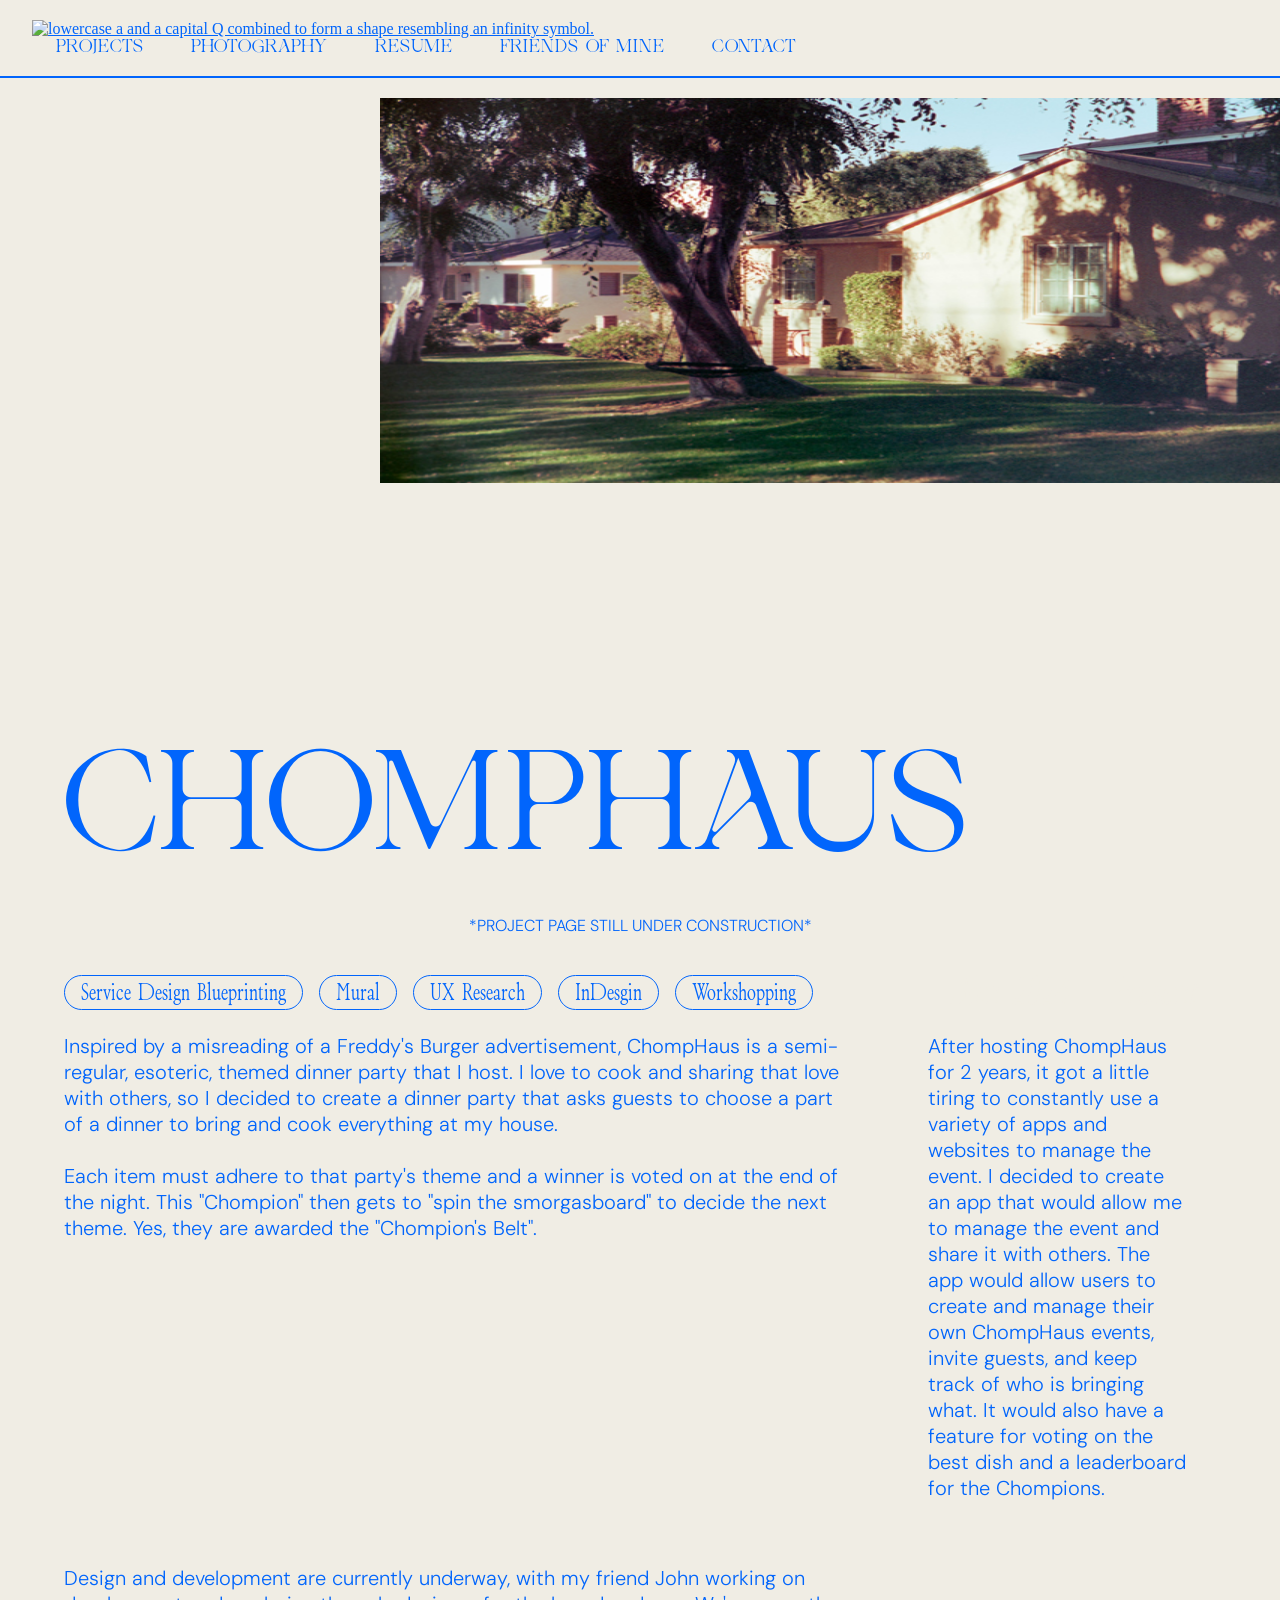
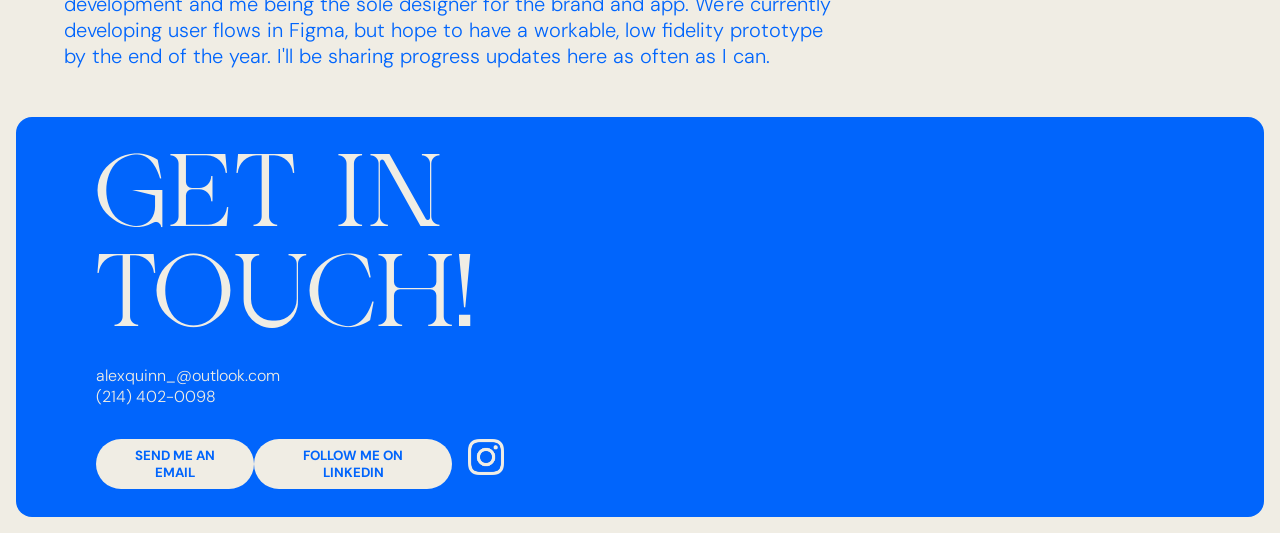
==== commit 7fcb7a8d: "Added some information about ChompHaus" ====
--- a/chomphaus.html
+++ b/chomphaus.html
@@ -55,9 +55,19 @@
                         <p>Inspired by a misreading of a Freddy's Burger advertisement, ChompHaus is a semi-regular, esoteric, 
                             themed dinner party that I host. I love to cook and sharing that love with others, so I decided to 
                             create a dinner party that asks guests to choose a part of a dinner to bring and cook everything at 
-                            my apartment.<br><br>Each item must adhere to that party's theme and a winner is voted on at the end 
-                            of the night to be declared the newest "Chompion" and they get to "spin the smorgasboard" to decide 
-                            the next theme. Yes, they are awarded the "Chompion's Belt".</p>
+                            my house.<br><br>Each item must adhere to that party's theme and a winner is voted on at the end 
+                            of the night. This "Chompion" then gets to "spin the smorgasboard" to decide the next theme. Yes, 
+                            they are awarded the "Chompion's Belt".</p>
+                        <p>After hosting ChompHaus for 2 years, it got a little tiring to constantly use a variety of apps and
+                            websites to manage the event. I decided to create an app that would allow me to manage the event and 
+                            share it with others. The app would allow users to create and manage their own ChompHaus events, 
+                            invite guests, and keep track of who is bringing what. It would also have a feature for voting on the 
+                            best dish and a leaderboard for the Chompions.
+                        </p>
+                        <p>Design and development are currently underway, with my friend John working on development and me being the sole
+                            designer for the brand and app. We're currently developing user flows in Figma, but hope to have a workable, 
+                            low fidelity prototype by the end of the year. I'll be sharing progress updates here as often as I can.
+                        </p>
                     </div>
 
                 </div>
--- a/style.css
+++ b/style.css
@@ -4,6 +4,9 @@
     margin: 0;
     padding: 0;
 }
+html {
+    scroll-behavior: smooth;
+}
 body{
     color: #0165FC;
     background-color: #F0EDE4;
@@ -15,7 +18,7 @@
     font-weight: lighter;
 }
 h1 span{
-    color: #0165FC;
+    color: #F0EDE4;
     font-size: 4rem;
 }
 h2{
@@ -47,8 +50,24 @@
 hr{
     border: #0165FC 1px solid;
 }
-a:visited{
+a{
     color: #0165FC;
+}
+
+.button{
+    background-color: #F0EDE4;
+    border: 1px solid #F0EDE4;
+    border-radius: 2rem; 
+    color: #0165FC;
+    font-family: "DM Sans";
+    font-size: .8rem;
+    margin: 0.5rem 0.5rem 10rem 0rem;
+    padding: 0.2rem 1rem 0.2rem 1rem;
+    text-decoration: none;
+    transition: 350ms ease-in-out;
+}
+.button:hover{
+    margin-left: 1rem;
 }
 div{
     height: auto;
@@ -60,6 +79,7 @@
     margin-right: auto;
     margin-bottom: 1.25%;
     border-radius: 1rem;
+    padding: 0;
     height: 25rem;
 }
 footer div>div>p{
@@ -71,22 +91,26 @@
     color: #F0EDE4;
     font-family: 'Ade Display';
 }
-#contact-email{
-    font-family: 'DM Sans Bold';
-    font-size: 1.75rem;
-}
-#contact-phone{
-    font-family: 'DM Sans';
-    font-size: 1rem;
+#footer-buttons div{
+    display:flex;
+    align-items:center;
+}
+#footer-buttons{
+    display:flex;
+    align-items:center;
 }
 #instagram{
    max-width: 3.25rem;
    padding-left: 1rem;
-   margin-top: auto;
-   margin-bottom: auto;
 }
 
 /* Utility */
+.yellow-background{
+    background-color: #DFFF00 !important;
+}
+.black-txt{
+    color: #000814;
+}
 .img-container{
     display: inline-block;
 }
@@ -95,6 +119,12 @@
 }
 .no-italics{
     font-style: normal;
+}
+.body-medium{
+    font-family: 'DM Sans Medium';
+}
+.body-extralight{
+    font-family: 'DM Sans Extra Light Italic';
 }
 .bold{
     font-weight: 700;
@@ -110,11 +140,20 @@
 .blue-background{
     background: #0165FC;
 }
+.red-background{
+    background: #fc0101;
+}
 .width-60{
     width: 60%;
 }
+.width-65{
+    width: 65%;
+}
 .width-75{
     width: 75%;
+}
+.width-90{
+    width: 90%;
 }
 .divider-sm{
     width: 20%;
@@ -143,6 +182,25 @@
 #blue-arrow-left:hover{
     transform: translateX(-20px);
 }
+.container-blue-rounded{
+    background-color: #0165FC;
+    width: 97.5%;
+    margin-left: auto;
+    margin-right: auto;
+    margin-bottom: 1.25%;
+    border-radius: 1rem;
+    height: fit-content;
+}
+.container-blue-rounded-outline{
+    background-color: #F0EDE4;
+    width: 97.5%;
+    margin-left: auto;
+    margin-right: auto;
+    margin-bottom: 1.25%;
+    border-radius: 1rem;
+    border: 2px solid #0165fc;
+    height: fit-content;
+}
 
 /* General Positioning */
 .center{
@@ -191,9 +249,13 @@
 }
 .white-text{
     color: #F0EDE4;
+    font-family: 'DM Sans';
 }
 .highlight-blue{
     color: #0165FC;
+}
+.hr-blue-thick{
+    border: 3px solid #0165fc; 
 }
 .hr-white{
     border: 1px solid #F0EDE4; 
@@ -234,11 +296,31 @@
 .note{
    font-family: 'DM Sans Extra Light Italic';
 }
+.medium-text{
+    font-family: 'ZTBOskon90s Extra Light';
+    font-size: 2rem;
+    font-weight: 100;
+}
+.medium-large-text{
+    font-family: 'ZTBOskon90s Extra Light';
+    font-size: 3.5rem;
+    font-weight: 100;
+}
 .big-text{
     font-family: 'ZTBOskon90s Extra Light';
     font-size: 5rem;
     font-weight: 100;
 }
+.big-text-italic{
+    font-family: 'ZTBOskon90s Medium Expanded Italic';
+    font-size: 4rem;
+    font-weight: 100;
+}
+.big-number{
+    font-family: 'ZTBOskon90s Medium Expanded Italic';
+    font-size: 4rem;
+    font-weight: 100;
+}
 
 /* Margin */
 .mb-1{
@@ -284,6 +366,12 @@
     margin-top: auto;
     margin-bottom: auto;
 }
+.mr-auto{
+    margin-right: auto;
+}
+ml-auto{
+    margin-left: auto;
+}
 .ml-2{
     margin-left:2rem;
 }
@@ -314,17 +402,32 @@
 .mt-10{
     margin-top: 10rem;
 }
+.mt-20{
+    margin-top: 20rem;
+}
 
 /* Padding */
+.p-2{
+    padding: 2rem;
+}
 .pb-1{
     padding-top: 1rem;
 }
+.pb-5{
+    padding-bottom: 5rem;
+}
 .pl-1{
     padding-left: 1rem;
 }
+.pl-2{
+    padding-left: 2rem;
+}
 .pr-1{
     padding-right: 1rem;
 }
+.pr-2{
+    padding-right: 1rem;
+}
 .pt-3{
     padding-top: 3rem;
 }
@@ -339,10 +442,22 @@
 }
 .pr-8{
     padding-right: 8rem;
+}
+.px-2{
+    padding-left: 2rem;
+    padding-right: 2rem;
+}
+.px-3{
+    padding-left: 3rem;
+    padding-right: 3rem;
 }
 .px-10{
     padding-left: 10rem;
     padding-right: 10rem;
+}
+.py-3{
+    padding-top: 3rem;
+    padding-bottom: 3rem;
 }
 
 /* Buttons */
@@ -352,7 +467,19 @@
     border: none;
     font-family: "DM Sans Bold";
     height: auto;
-    padding: 10px 20px;
+    padding: 8px 20px;
+    text-align: center;
+    cursor: pointer;
+    border-radius: 30px;
+}
+.btn-blue-big{
+    color: #F0EDE4;
+    background-color: #0165FC;
+    border: none;
+    font-family: "DM Sans Bold";
+    font-size: 1.5rem;
+    height: auto;
+    padding: 8px 20px;
     text-align: center;
     cursor: pointer;
     border-radius: 30px;
@@ -363,7 +490,18 @@
     border: none;
     font-family: "DM Sans Bold";
     height: auto;
-    padding: 10px 20px;
+    padding: 8px 20px;
+    text-align: center;
+    cursor: pointer;
+    border-radius: 30px;
+}
+.btn-black{
+    color: #F0EDE4;
+    background-color: #000814;
+    border: none;
+    font-family: "DM Sans Bold";
+    height: auto;
+    padding: 8px 20px;
     text-align: center;
     cursor: pointer;
     border-radius: 30px;
@@ -403,7 +541,6 @@
     display: grid;
     grid-template-columns: 1fr 1fr;
     grid-template-rows: auto;
-    width: 80%;
     margin-left: auto;
     margin-right: auto;
 }
@@ -422,6 +559,14 @@
     margin-left: auto;
     margin-right: auto;
 }
+.two-col-20-80-wide{
+    display: grid;
+    grid-template-columns: 20% 80%;
+    grid-template-rows: auto;
+    width: 100%;
+    margin-left: auto;
+    margin-right: auto;
+}
 .two-col-40-60{
     display: grid;
     grid-template-columns: 40% 60%;
@@ -456,30 +601,30 @@
     margin-left: auto;
     margin-right: auto;  
 }
+.three-col-grid-90{
+    display: grid;
+    grid-template-columns: 1fr 1fr 1fr;
+    grid-template-rows: auto;
+    width: 90%;
+    margin-left: auto;
+    margin-right: auto;  
+}
 .four-col-grid{
     display: grid;
     grid-template-columns: 1fr 1fr 1fr 1fr;
     grid-template-rows: auto;
-    width: 80%;
+    grid-gap: 20px;
+    width: 90%;
     margin-left: auto;
     margin-right: auto;
 }
 
-.ade-font{
-    font-family: "Ade Display";
-}
-.fs-2{
-    font-size: 2rem;
-}
-.fs-4{
-    font-size: 4rem;
-}
-
+/* Images */
 .basic-img{
     display: block;
     max-width: 100%;
     height: auto;
-    border-radius: 1rem;
+    border-radius: .5rem;
 }
 .basic-img-square{
     width: 100%;
@@ -487,6 +632,15 @@
 }
 
 /* Text */
+.fs-2{
+    font-size: 2rem;
+}
+.fs-4{
+    font-size: 4rem;
+}
+.ade-font{
+    font-family: "Ade Display";
+}
 .white-text{
     color: #F0EDE4;
 }
@@ -521,14 +675,12 @@
 .relative{
     position: relative;
 }
-
 .span-2{
     grid-column: span 2;
 }
 .blue-border{
     border: #0165FC 1px solid;
 }
-
 
 /* Navigation */
 nav{
@@ -558,7 +710,7 @@
 .nav-menu li a{
     font-family: "Ade Display";
     font-size: 1rem;
-    padding: 0rem 1.5rem;
+    padding: 0.5rem 1.5rem;
     position: relative;
     text-decoration: none;
 }
@@ -578,9 +730,15 @@
     background: #DFFF00;
 }
 
-
-
 /* Home Page */
+.home-hero{
+    background: linear-gradient(270deg, rgba(0,0,0,0) 0%, rgba(0,0,0,0.90) 100%), 
+    url(Assets/feature.jpg);
+    background-position: center;
+    background-repeat: no-repeat;
+    background-size: cover;
+    min-height: 82.5vh;
+}
 .name-hero-container{
     display: block;
     height: auto;
@@ -593,7 +751,9 @@
 }
 .hero-subhead{
     margin-left: 3rem;
-    color: #0165FC;
+}
+.hero-subhead h2, h1{
+    color: #F0EDE4;
 }
 
 /* Project Marquee */
@@ -603,7 +763,7 @@
     height: 5rem;
     border-top: 1px solid #0165FC; /* Top border */
     border-bottom: 1px solid #0165FC; /* Bottom border */
-    margin: 5rem 0rem 2rem 0rem;
+    margin: 0rem 0rem 2rem 0rem;
 }
 #project-marquee {
     overflow: hidden;
@@ -674,72 +834,57 @@
     grid-column-start: 2;
     grid-column-end: 6;
 }
-/* Side Projects */
-.side-projects{
-    background:#0165FC;
-}
-.side-projects-header{
-    align-items: center;
-    color: #0165FC;
-    display:flex;
-    font-family: "Ade Display";
-    font-size: 17rem;
-    justify-content: center;
-    overflow-x: hidden;
-    text-shadow: 0 0 2px #F0EDE4, 0 0 2px #F0EDE4, 0 0 2px #F0EDE4, 0 0 1px #F0EDE4;
-}
-.side-projects-subheader{
-    align-items: center;
+
+/* Design Treats */
+.design-treats-container{
+    background-color: #0165FC;
+    width: 97.5%;
+    margin-left: auto;
+    margin-right: auto;
+    margin-bottom: 1.25%;
+    border-radius: 1rem;
+    padding: 2rem;
+    height: fit-content;
+}
+.design-treats-lead{
+    font-family: 'ZTBOskon90s Light';
     color: #F0EDE4;
-    display: flex;
-    font-family: "ZTBOskon90s Light Italic";
-    font-size: 2rem;
-    justify-content: center;
-    margin-bottom: 2rem;
-}
-.side-project-header-container {
-    background-size: cover; /* Ensure the background image covers the container */
-    transition: background-image 1s ease-in-out; /* Adding transition effect */
-}
-.side-projects-container{
-    display: grid;
-    grid-template-columns: repeat(3, 1fr);
-    margin: auto;
-    padding-bottom: 3rem;
-    width: 85%;
-}
-.side-project{
-    display: grid;
-    grid-template-rows: repeat(3, auto);
-    padding: 0rem 1.75rem 0rem 1.75rem;
-}
-.side-project-header-container{
-    background-image: none;
-}
-.side-project h3{
-    align-items: center;
-    display: flex;
-    margin: 1rem 0rem .5rem 0rem;
-    transition: transform 0.5s ease;
-}
-.side-project h3>a{
+    font-size: 2.25rem;
+    text-align: center;
+    margin-top: 7rem;
+}
+.dt-header-img{
+    width: 100%;
+    height: auto;
+}
+.design-treat{
+    margin-top: 3rem;
+    margin-bottom: 1rem;
+    padding-left: 1rem;
+    padding-right: 1rem;
+}
+.dt-header{
     color: #F0EDE4;
-    font-family: "Ade Display";
-    font-size: 2.5rem;
-    text-decoration: none;
-}
-
-.side-project p{
+    font-family: 'Ade Display';
+    font-size: 2.75rem;
+}
+#dt-soundbar{
+    font-size: 2.5rem !important;
+}
+.dt-body{
     color: #F0EDE4;
+    margin: 1rem 0rem 3rem 0rem;
 }
 .tag-container{
+    display: block;
+    overflow: auto;
     margin-top: 1rem;
 }
-.tag-container div{
-    background-color: #F0EDE4;
+.tag-container div p{
+    background-color: #0165FC;
     border: 1px solid #F0EDE4;
     border-radius: 2rem; 
-    /*color: #F0EDE4;*/
+    color: #F0EDE4;
     float: left;
     font-family: "ZTBOskon90s";
     font-size: 1.25rem;
@@ -748,13 +893,6 @@
 }
 
 /*About Me*/
-.about{
-    background: linear-gradient(270deg, rgba(0,0,0,0) 0%, rgba(0,0,0,0.90) 100%), 
-    url(Assets/about-me.jpg);
-    background-position: center;
-    background-repeat: no-repeat;
-    background-size: cover;
-}
 .about-container{
     display: grid;
     grid-template-columns: 1fr 1fr;
@@ -764,86 +902,18 @@
     width: 85%;
 }
 .about-me-title{
-    color: #F0EDE4;
+    color: #0165FC;
     font-family: 'Ade Display';
     font-size: 5.25rem;
 }
 .about-me-paragraph{
-    color: #F0EDE4;
+    color: #0165FC;
     display: flex;
     font-size: 1.25rem;
     grid-column: 1;
     grid-row: 2;
     padding-top: 3rem;
-}
-
-.contact{
-    background:#F0EDE4;
-    margin-bottom: 5rem;
-}
-.contact-container{
-    display: grid;
-    grid-template-columns: 1fr 1fr 2fr;
-    grid-template-rows: repeat(4, 1fr);
-    margin: 3rem auto 0 auto;
-    width: 85%;
-}
-.contact-header{
-    font-family: "ZTBOskon90s Light Italic";
-    font-size: 3.5rem;
-    font-weight: lighter;
-    grid-column: 1/3;
-}
-.form-container{
-    display: flex;
-    flex-wrap:wrap;
-    grid-column: 1/3;
-    grid-row: 2/5;  
-}
-form{
-    width: 100%;
-}
-label{ 
-    border: 0px;
-    display: flex;
-    margin-bottom: .75rem;
-    width: 100%;
-} 
-.form-container input{
-    border: 0;
-    display: flex;
-    margin-bottom: 1.5rem;
-    padding: .5rem;
-    width: 80%;
-}
-.form-container textarea {  
-    border: 0px;
-    display: flex;
-    width: 80%; 
-    padding: 10px; 
-    resize: none; 
-    height: 10rem; 
-} 
-.form-container button{ 
-    border: 0px; 
-    font-family: 'DM Sans Light';
-    margin-top: 15px; 
-    padding: 10px; 
-    text-align: center; 
-    width: 25%; 
-    background:#0165FC; 
-    color:#F0EDE4; 
-    border-radius: 25px; 
-    cursor: pointer; 
-} 
-#error_message { 
-    color: salmon;
-    margin-bottom: 20px; 
-    padding: 0px; 
-    text-align: center; 
-    font-size: 14px; 
-    text-align: left;
-    transition: all 0.5s ease; 
+    padding-right: 3rem;
 }
 
 .friends-hero{
@@ -867,7 +937,7 @@
     grid-template-rows: auto;
     margin: auto;
     width: 75%;
-    max-height: 285px;
+    min-height: 300px;
     margin-top: 2rem;
 }
 .friend-card h2{
@@ -886,6 +956,9 @@
     background-color: #0165FC;
     border-radius: 0 0 100px 0;/* Curve only the top-left corner */
     width: 70%;
+    display: grid;
+    grid-template-columns: 1fr;
+    grid-template-rows: 1fr .5fr .5fr;
 }
 .friend-info h2{
     width: 50%;
@@ -904,7 +977,7 @@
     object-fit: cover;
     border-radius: 100px 0 0 0; /* Curve only the top-left corner */
 }
-.friend-image .btn-blue {
+.friend-image .button {
     position: absolute;
     top: 90%;
     left: 50%;
@@ -912,8 +985,9 @@
     z-index: 2;
     width: 10rem;
     font-size: .75rem;
+    text-align: center;
 } 
-.friend-image .btn-blue:hover {
+.friend-image .button:hover {
     background-color: black;
 }
 
@@ -1166,8 +1240,7 @@
     background-position: 50%;
     background-repeat: no-repeat;
     background-size: cover;
-    width: 100%;
-    height: max-content;
+    max-width: 100%;
 }
 #celebration-skyline{
     width: auto;
@@ -1218,12 +1291,42 @@
     color: #0165FC;
 }
 
+/*Service Design */
+.p-sdb-final-product{
+    margin-top: 1rem;
+    margin-bottom: 2rem;
+}
+.sdb-current-system{
+    padding-right: 5rem;
+}
+.sdb-ppaop{
+    margin-left: auto;
+    margin-right: auto;
+    margin-top: 3rem;
+}
+.sdb-card{
+    border: 1px solid #0165FC;
+    border-radius: 1rem;
+}
+.sdb-icon{
+    width: auto;
+    max-width: 10rem;
+}
+
 /*delete later*/
 .center-button{
     width: 20%;
     margin: auto;
     margin-bottom: 5rem;
 }
+
+
+
+
+
+
+
+
 
 /*Media queries*/
 
@@ -1258,9 +1361,9 @@
     .project.clickable-div:hover .hover-number {
         display: block;
     }
-        .side-project h3:hover{
-            transform: translateY(-10px);
-        }
+    .side-project h3:hover{
+        transform: translateY(-10px);
+    }
 
     .project.clickable-div:hover .original-number {
         display: none;
@@ -1320,21 +1423,40 @@
         margin: 5px 0;
         width: 100%;
     }
+    footer > div > div{
+        margin: 2rem 0rem 2rem 5rem;
+    }
+
+    /* Service Design */
+    .sdb-pp > div.width-60{
+        padding: 0rem 3rem 0rem 3rem;
+    }
+    .sdb-oo{
+        padding: 3rem 0rem;
+        margin-top: 3rem;
+    }
+    .sdb-oo > div > p{
+        padding-right: 5rem;
+    }
+    .project-header{
+        font-family: 'Ade Display';
+        font-size: 10vw;
+    }
 }
 
 @media only screen and (max-width: 1024px){
     .nav-menu {
         align-items: flex-start;
-        position: fixed;
+        /* use absolute positioning so the menu floats beneath the navbar instead of fixed to the viewport */
+        position: absolute;
+        top: 100%;
         left: -100%;
-        top: 6rem;
-        height: 100%;
+        height: 100vh;
         flex-direction: column;
         background-color: #F0EDE4;
         width: 100%;
-        border-radius: 10px;
         text-align: center;
-        transition: 1s ease-in-out;
+        transition: 800ms ease-in-out;
         justify-content: flex-start;
     }
     .alternate-background{
@@ -1351,6 +1473,10 @@
     }
     .nav-menu.active {
         left: 0;
+        background-color: #F0EDE4;
+    }
+    .nav-menu.active.alt-page{
+        background-color: #000814;
     }
     .hamburger {
         display: block;
@@ -1373,6 +1499,10 @@
     .project img{
         width: 7.5rem;
     }
+    .project-header{
+        font-family: 'Ade Display';
+        font-size: 10vw;
+    }
     .side-projects-container{
         grid-template-columns: 1fr 1fr;
         width: 90%;
@@ -1399,6 +1529,40 @@
     .friend-info h2{
         width: 100%;
     }
+    .hide-in-mobile{
+        display: none;
+    }
+    .big-text-italic{
+        font-size: 3rem;
+        text-align: justify;
+    }
+    .mt-20{
+        margin-top: 10rem;
+    }
+    .width-65{
+        width: 90%;
+    }
+    /* Service Design */
+    .sdb-ppaop{
+        margin: 2rem auto 0rem auto;
+    }
+    .sdb-oo > div > div > div > p{
+        display: flex;
+        justify-content: flex-end;
+        padding-right: 3rem;
+    }
+    .project-container{
+        padding-top: 5rem;
+        width: 100vw;
+        text-overflow: wrap;
+        padding-left: 1rem;
+        padding-right: 1rem; 
+    }
+
+        /* footer */
+        footer{
+            padding: 2rem;
+        }
 }
 
 @media only screen and (max-width: 768px) {
@@ -1431,14 +1595,6 @@
     }
     .tag-container{
         margin-bottom: 1rem;
-    }
-    #instagram-over-blue-sporkle{
-        width: 28%;
-        margin: 3.5rem;
-    }
-    #linkedin-over-blue-sporkle{
-        width: 25%;
-        margin: 4.65rem;
     }
     .hr-blue-hidden{
         display: block;
@@ -1467,29 +1623,6 @@
         padding-right: 0;
         padding-top: 1rem;
     }
-    .contact{
-        margin-bottom: 1rem;
-    }
-    .contact-container{
-        grid-template-columns: 1fr;
-        grid-template-rows: repeat(3, auto);
-    }
-    .contact-header{
-        grid-column: 1;
-        grid-row: 1;
-        margin-bottom: 2rem;
-    }
-    .form-container{
-        grid-column: 1;
-        grid-row: 2;
-        margin-bottom: 2rem;
-    }
-    .form-container input{
-        width: 90%;
-    }
-    .form-container textarea{
-        width: 90%;
-    }
     .social-links{
         grid-column: 1;
         grid-row: 3;
@@ -1498,15 +1631,25 @@
     .friends-hero{
         width: 90%;
     }
+    .friend-info{
+        grid-template-columns: 1fr;
+        grid-template-rows: 1fr;
+    }
+    .friend-info .tag-container{
+        display: none;
+    }
     .friend-info h2{
+        display: flex;
+        align-items: center;
         font-size: 3rem;
     }
     .friend-info p{
         font-size: .85rem;
     }
-    .friend-image .btn-blue{
+    .friend-image .button{
         width: 9rem;
-        font-size: .65rem;
+        font-size: .5rem;
+        
     }
     .photo-hero{
         height: 35vh;
@@ -1523,11 +1666,29 @@
     .gallery{
         width: 90%;
     }
+
 }
 
 @media only screen and (max-width: 480px)  {
+    .home-hero{
+        background: linear-gradient(270deg, rgba(0,0,0,0) 0%, rgba(0,0,0,0.60) 00%), 
+    url(Assets/feature.jpg);
+    background-position: center;
+    background-repeat: no-repeat;
+    background-size: cover;
+    }
+    .px-2{
+        padding: 0rem 1rem;
+    }
+    .ml-5{
+        margin-left: 0rem;
+    }
+    .nav-menu li a {
+        font-size: 2.5rem;
+    }
     .name-hero-container img{
         margin: 2rem;
+        padding-top: 3rem;
     }
     .hero-subhead{
        margin: 0 1.25rem 0rem 1.25rem;
@@ -1562,26 +1723,30 @@
         padding-right: 1rem;
         padding-top: 1rem;
     }
-    .side-projects-header{
-        font-size: 6rem;
-    }
-    .side-projects-subheader{
-        font-size: 1.5rem;
-        text-align: center;
-        padding: 0 .25rem 0 .25rem;
+    .design-treat{
+        padding: 0rem;
+    }
+    .dt-header{
+        font-size: 2.4rem;
+    }
+    .about-me-paragraph{
+        margin-bottom: 2rem;
     }
     .page-header{
-        font-size: 5rem;
+        font-size: 4rem;
     }
     .friends-hero{
         width: 90%;
+    }
+    .friend-card{
+        min-height: 0;
     }
     .friend-info{
         width: 50%;
         border-radius: 0 0 50px 0;
     }
     .friend-info h2{
-        font-size: 2rem;
+        font-size: 1.75rem;
     }
     .friend-info p{
         display: none;
@@ -1592,9 +1757,10 @@
     .friend-image img{
         border-radius: 50px 0 0 0;
     }
-    .friend-image .btn-blue{
-        width: 9rem;
+    .friend-image .button{
+        width: 7rem;
         font-size: .65rem;
+        top: 85%;
     }
     .photo-hero{
         height: 35vh;
@@ -1613,6 +1779,167 @@
     .gallery .photo-column {
         width: 100%;
     }
+    .two-col-grid, .two-col-grid-wide, .two-col-grid-gap, .two-col-40-60, 
+    .two-col-65-35, .two-col-65-35-wide, .three-col-grid, .three-col-grid-90,
+    .about-container{
+        grid-template-columns: 1fr;
+    }
+    .three-col-grid-90{
+        width: 100%;
+        margin-left: auto;
+        margin-right: auto;
+    }
+    .two-col-65-35 div{
+        max-width: 100%;
+    }
+    .big-text-italic{
+        font-size: 2rem;
+    }
+    .width-60{
+        width: 100%;
+    }
+    .pr-8{
+        padding-right: 0rem;
+    }
+    .big-text{
+        font-size: 3rem;
+    }
+    .center-button{
+        width: 60%;
+    }
+
+    /* ou.edu/gradcollege */
+    .web-personas{
+        display: none;
+    }
+
+    /* Service Design */
+    .div-sdb-number-pairing{
+        margin-top: 0rem;
+    }
+    .div-sdb-number-pairing .big-number{
+        font-size: 3rem;
+        width: 2.25rem;
+    }
+    .div-sdb-number-pairing .medium-text{
+        margin: auto 0rem;
+        padding-left: 2rem;
+    }
+    .sdb-current-system >div.space-between{
+        display: block;
+    }
+    .sdb-current-system > div > div > .big-number{
+        font-size: 3rem;
+        width: 2.25rem;
+    }
+    .sdb-current-system > div > div > .medium-text{
+        padding-left: 2rem;
+    }
+    .sdb-ppaop{
+        margin-top: 5rem;
+    }
+    .sdb-ppaop >div.space-between{
+        display: block;
+    }
+    .sdb-ppaop > div > div > .big-number{
+        font-size: 3rem;
+        width: 2.25rem;
+    }
+    .sdb-ppaop > div > div > .big-text{
+        padding-left: 4rem;
+        font-size: 3rem;
+        margin: auto 0rem auto 0rem;
+    }
+    .sdb-ppaop > div > div{
+        margin-bottom: 1rem;
+    }
+    .section-header{
+        font-size: 2rem;
+        text-align: center;
+        padding-bottom: 0rem;
+    }
+    .sdb-pp > div.width-60{
+        width: 90%;
+    }
+    .sdb-oo{
+        margin-top: 3rem;
+        margin-bottom: 3rem;
+    }
+    .sdb-oo > div > p{
+        margin-bottom: 2rem;
+    }
+    .sdb-oo > div > div > div > p{
+        display: block;
+        padding-right: 0rem;
+    }
+    .sdb-oo > div > div > .col-right{
+        padding-left: 1rem;
+    }
+
+    /* Grad Portal */
+    #portal-video{
+        height: 13rem;
+    }
+    #blue-bars{
+        height: 13rem;
+        margin-bottom: 0rem;
+    }
+    #celebration-skyline{
+        height: 10rem;
+    }
+    .portal-video-container{
+        height: 20rem;
+    }
+    .portal-mockup-container > img{
+        margin-top: 2rem;
+    }
+    .caption{
+        width: 90%;
+    }
+
+    /* Features */
+    .project-details{
+        grid-template-columns: 1fr;
+    }
+    .project-details p{
+        font-size: 1rem;
+    }
+    .project-tag-white div{
+        font-size: 1.25rem;
+        margin: .5rem 1rem 0rem 0rem;
+    }
+    .project-date{
+        text-align: left;
+        font-size:2rem;
+        margin-top: 1rem;
+    }
+
+    /* footer */
+    footer{
+        margin: 3rem auto 0rem auto;
+        padding: 0rem;
+        height: fit-content;
+    }
+    footer > div > div{
+        margin: 3rem 0rem 0rem 0rem;
+        padding: 1rem;
+    }
+    footer > div > div > div.width-75{
+        width: 100%;
+    }
+    .footer-contact{
+        font-size: 4rem;
+    }
+
+    #footer-buttons{
+        display: grid;
+        grid-template-columns: 1fr;
+        grid-template-rows: auto;
+    }
+    #footer-buttons a{
+        margin-bottom: 1rem;
+    }
+
 }
 
 
@@ -1632,15 +1959,19 @@
 /* DM Sans */
 @font-face {
     font-family: 'DM Sans Light';
-    src: url(Fonts/DMSans_18pt-Light.ttf) format("truetype");
+    src: url(Fonts/DMSans-Light.ttf) format("truetype");
 }
 @font-face {
     font-family: 'DM Sans Extra Light Italic';
-    src: url(Fonts/DMSans_18pt-ExtraLightItalic.ttf) format("truetype");
+    src: url(Fonts/DMSans-ExtraLightItalic.ttf) format("truetype");
+}
+@font-face {
+    font-family: 'DM Sans Medium';
+    src: url(Fonts/DMSans-Medium.ttf) format("truetype");
 }
 @font-face {
     font-family: 'DM Sans Bold';
-    src: url(Fonts/DMSans_18pt-Bold.ttf) format("truetype");
+    src: url(Fonts/DMSans-Bold.ttf) format("truetype");
 }
 
 /* ZTBros Oskon 90s */
@@ -1661,6 +1992,10 @@
     src: url(Fonts/ZTBrosOskon90s-LightItalic.otf) format("opentype");
 }
 @font-face {
+    font-family: 'ZTBOskon90s Medium Expanded Italic';
+    src: url(Fonts/ZTBrosOskon90s-MedExpIta.woff2) format("opentype");
+}
+@font-face {
     font-family: 'ZTBOskon90s Semi Bold Italic';
     src: url(Fonts/ZTBrosOskon90s-SemiBoldItalic.otf) format("opentype");
 }
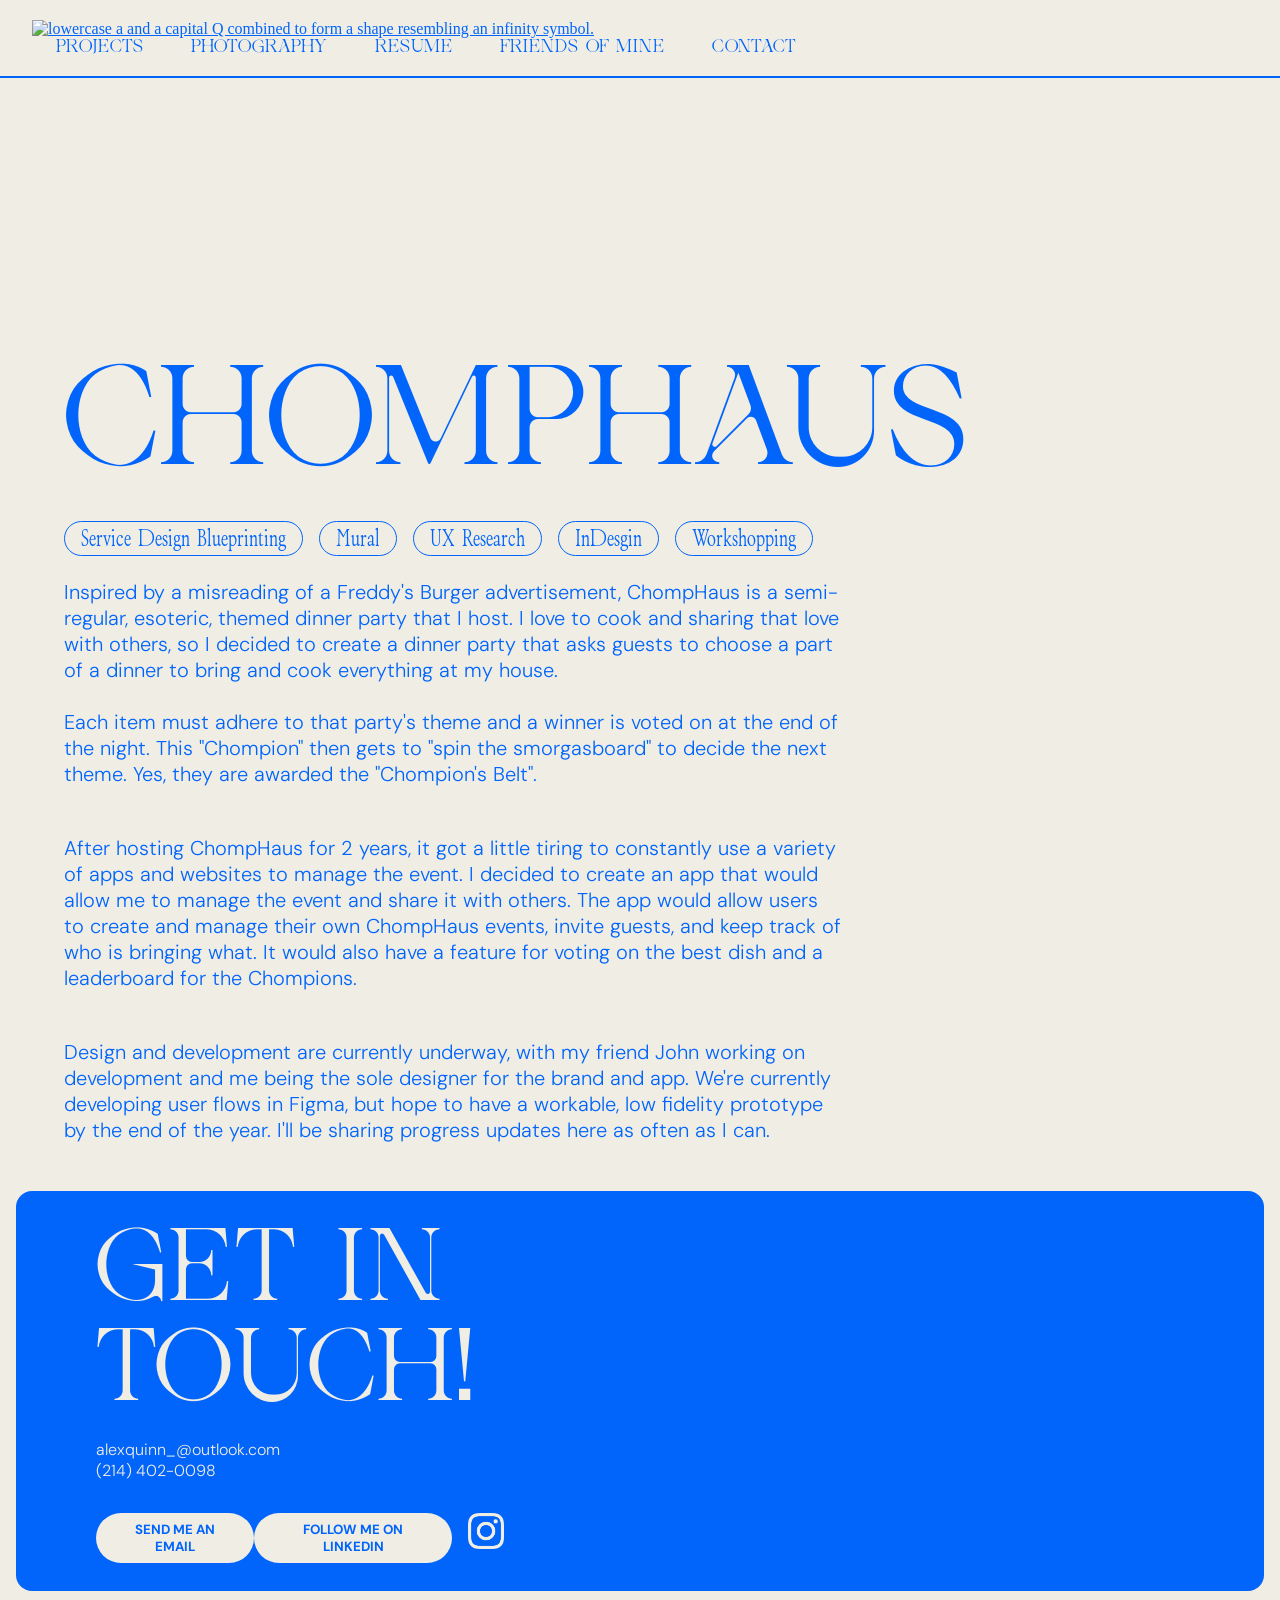
==== commit 82e6e8eb: "Hid placeholder image and removed "page under construction" text" ====
--- a/chomphaus.html
+++ b/chomphaus.html
@@ -38,11 +38,10 @@
             <!-- Main Content -->
             <main>
                 <div class="project-img-container">
-                    <img src="Assets/Photography/california_suburbs.jpg" class="project-img-hero">
+                    <!--<img src="Assets/Photography/california_suburbs.jpg" class="project-img-hero">-->
                 </div>
                 <div class="project-container">
                     <h2 class="page-header project-header">CHOMPHAUS</h2>
-                    <p style="text-align: center; margin: 2rem 0rem;">*PROJECT PAGE STILL UNDER CONSTRUCTION*</p>
                     <div class="project-details">
                         <div class="project-tag">
                             <div>Service Design Blueprinting</div>
@@ -52,7 +51,8 @@
                             <div>Workshopping</div>
                         </div>
                         <h3 class="project-date">Jan 2024 - Present</h3>
-                        <p>Inspired by a misreading of a Freddy's Burger advertisement, ChompHaus is a semi-regular, esoteric, 
+                        <div>
+<p>Inspired by a misreading of a Freddy's Burger advertisement, ChompHaus is a semi-regular, esoteric, 
                             themed dinner party that I host. I love to cook and sharing that love with others, so I decided to 
                             create a dinner party that asks guests to choose a part of a dinner to bring and cook everything at 
                             my house.<br><br>Each item must adhere to that party's theme and a winner is voted on at the end 
@@ -68,6 +68,7 @@
                             designer for the brand and app. We're currently developing user flows in Figma, but hope to have a workable, 
                             low fidelity prototype by the end of the year. I'll be sharing progress updates here as often as I can.
                         </p>
+                        </div>
                     </div>
 
                 </div>
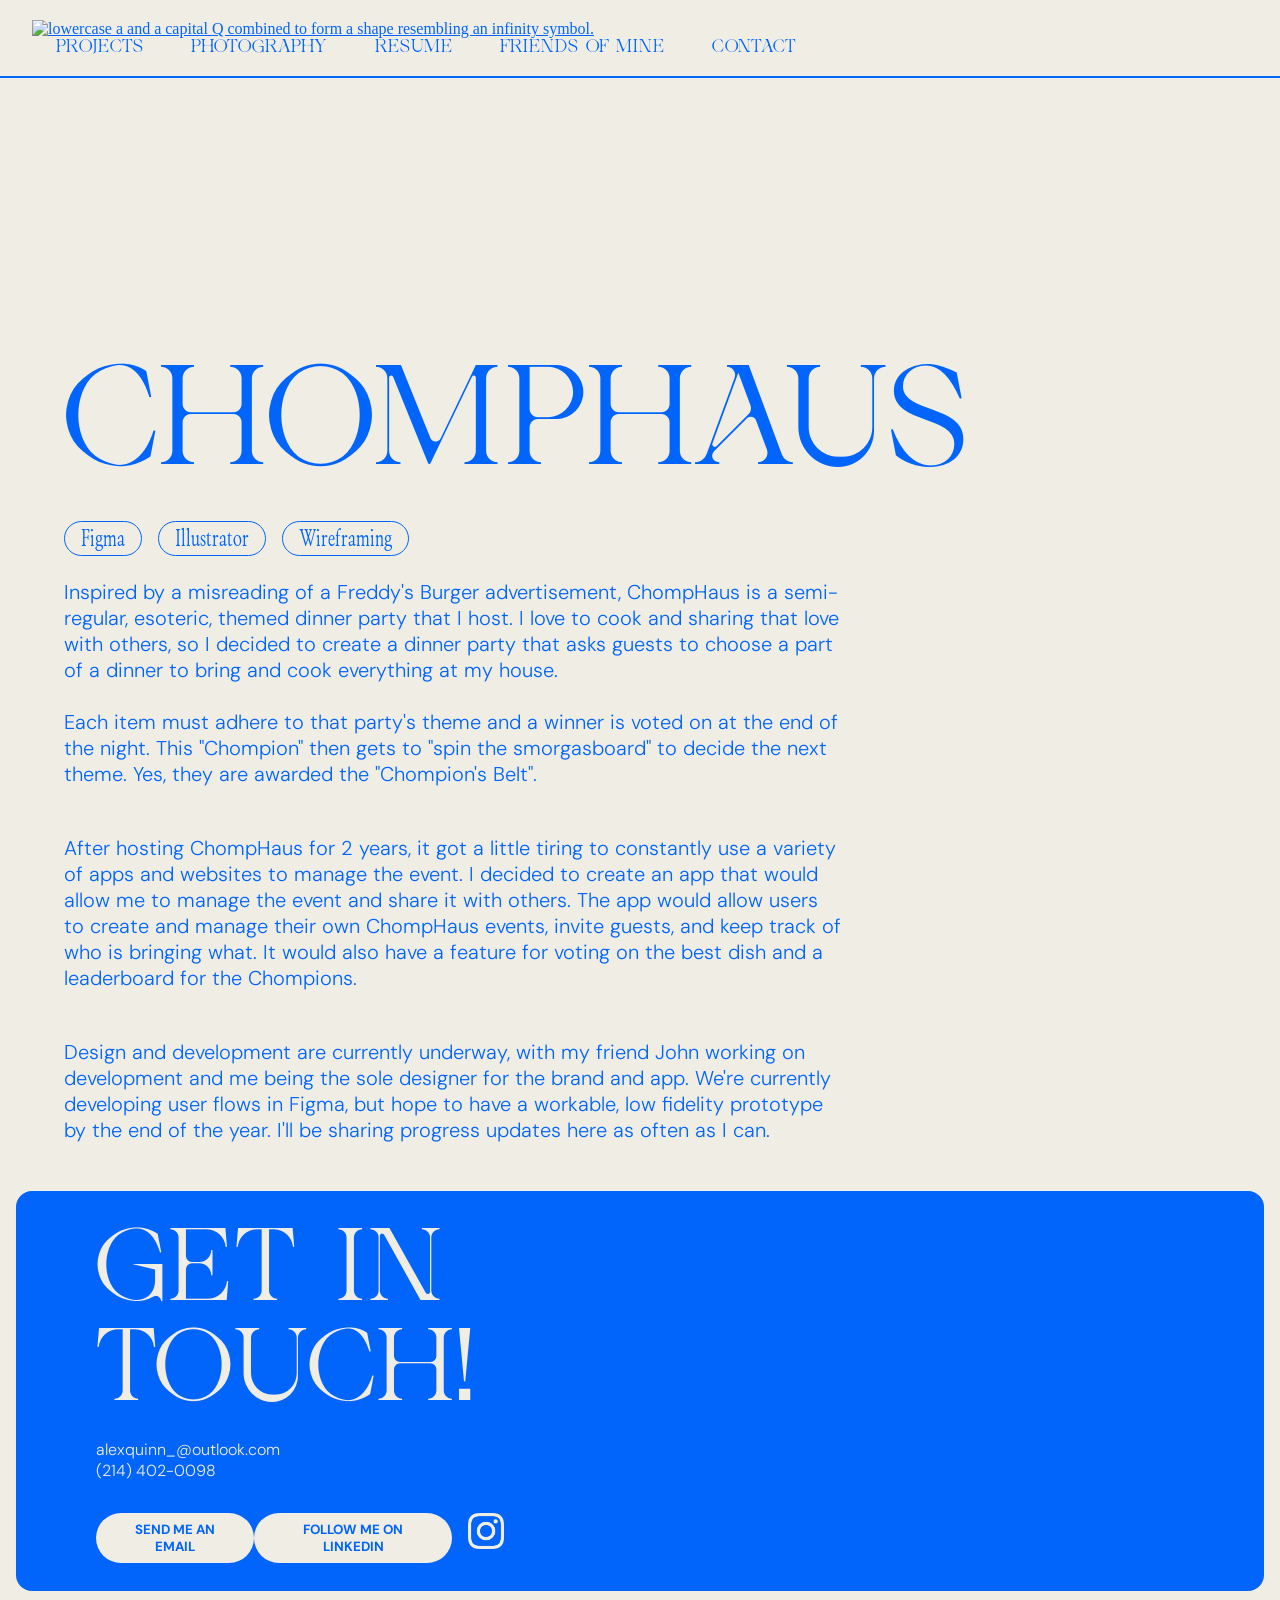
==== commit 2fa1abe0: "Changed project tags" ====
--- a/chomphaus.html
+++ b/chomphaus.html
@@ -44,11 +44,9 @@
                     <h2 class="page-header project-header">CHOMPHAUS</h2>
                     <div class="project-details">
                         <div class="project-tag">
-                            <div>Service Design Blueprinting</div>
-                            <div>Mural</div>
-                            <div>UX Research</div>
-                            <div>InDesgin</div>
-                            <div>Workshopping</div>
+                            <div>Figma</div>
+                            <div>Illustrator</div>
+                            <div>Wireframing</div>
                         </div>
                         <h3 class="project-date">Jan 2024 - Present</h3>
                         <div>
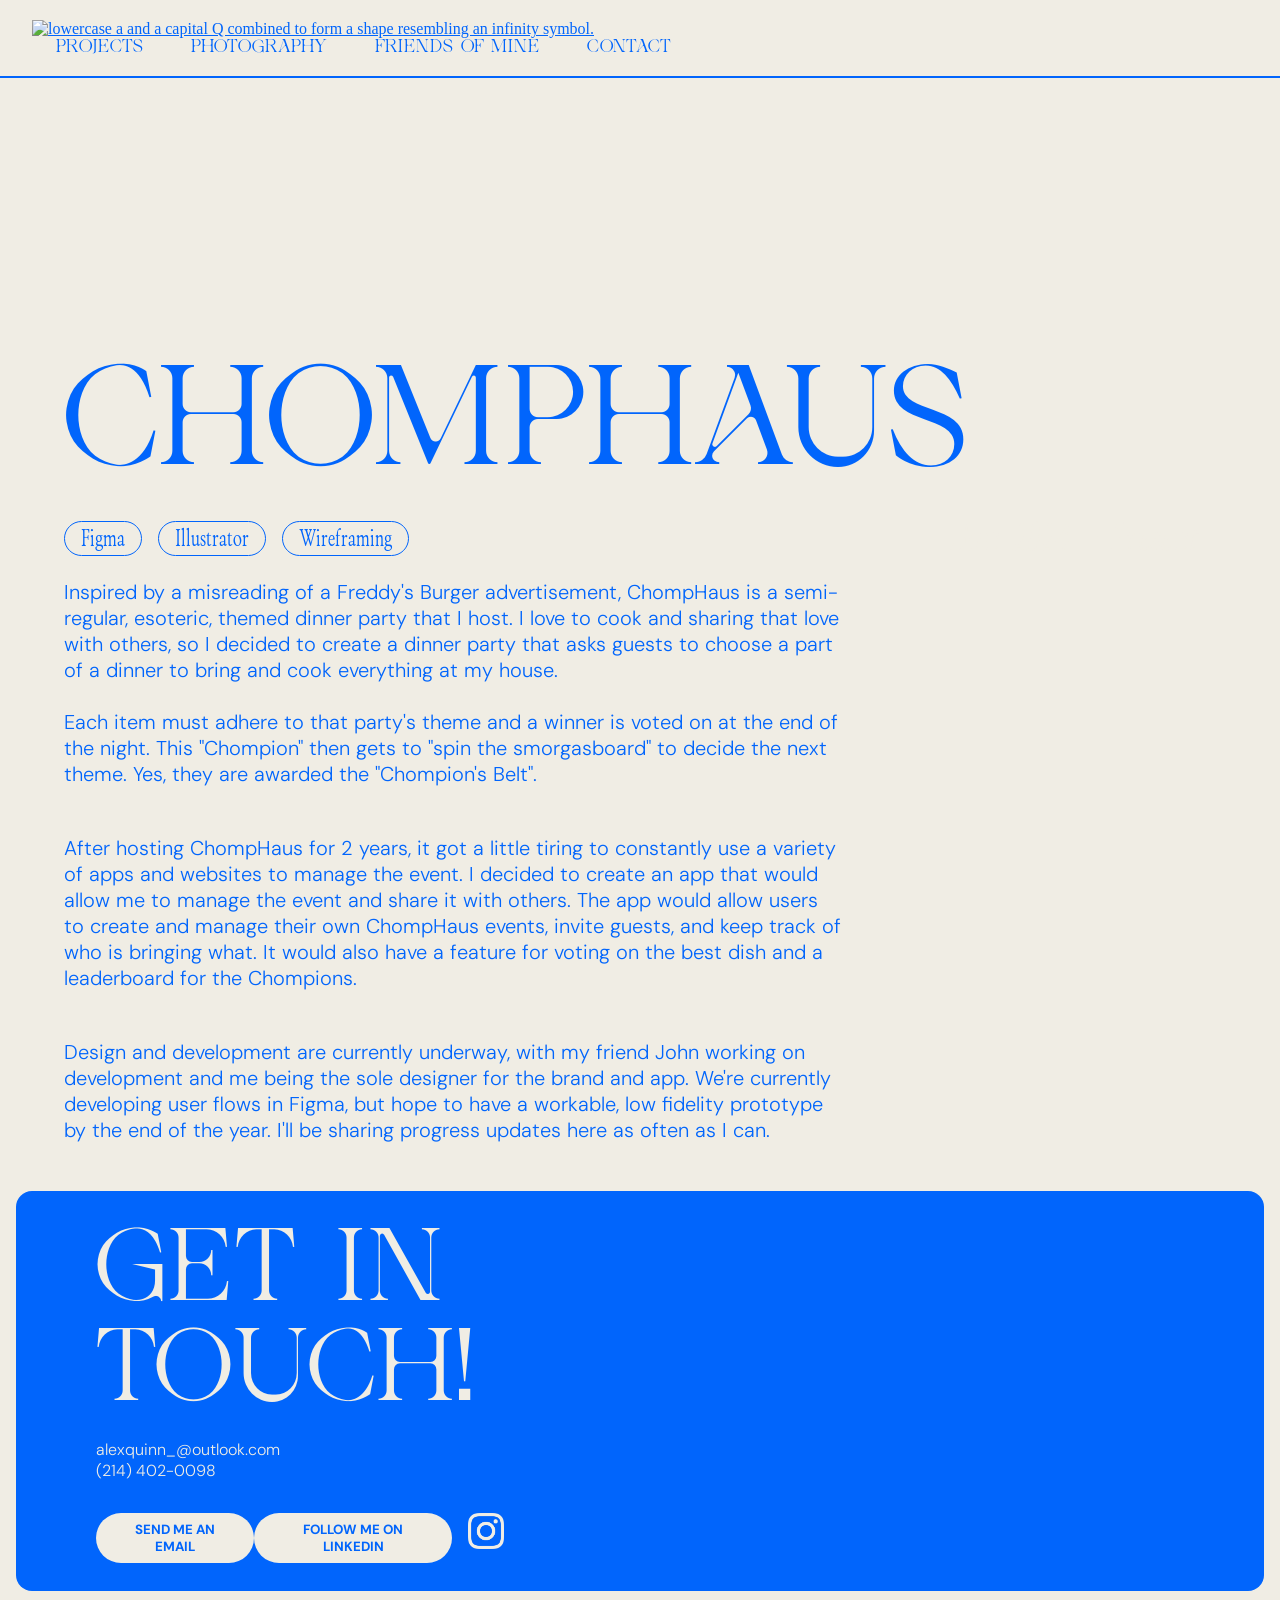
==== commit 523a05ec: "Hid the resume page since it's not done." ====
--- a/chomphaus.html
+++ b/chomphaus.html
@@ -19,9 +19,9 @@
                     <li class="nav-item">
                         <a href="photography" class="nav-link">PHOTOGRAPHY</a>  
                     </li>
-                    <li class="nav-item">
+                    <!--<li class="nav-item">
                         <a href="resume" class="nav-link">RESUME</a>  
-                    </li>
+                    </li>-->
                     <li class="nav-item">
                         <a href="friends" class="nav-link">FRIENDS OF MINE</a>  
                     </li>
